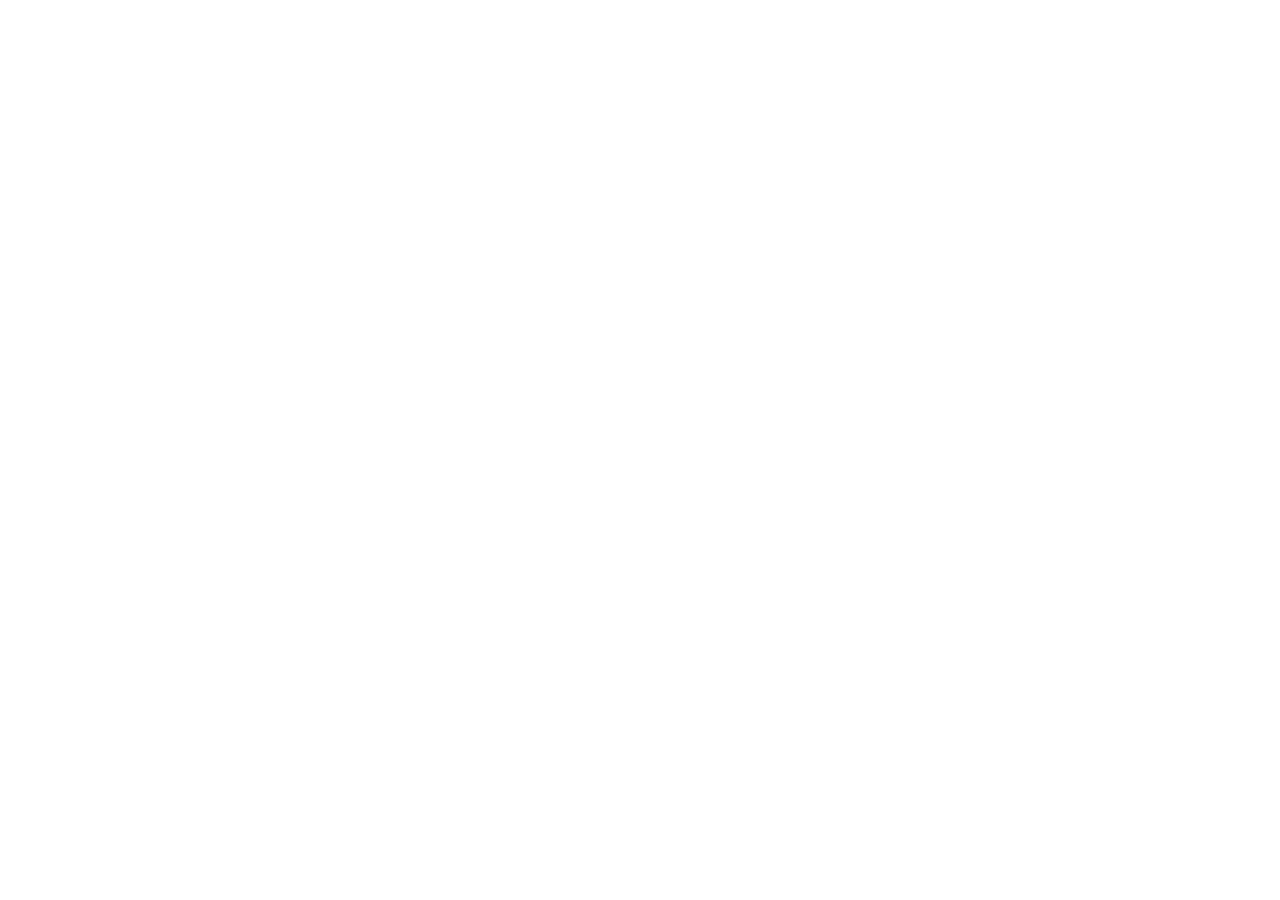
==== index.html @ 6b8d9aca "Init : création du dépôt, arborescence des fichiers et structure HTML de base" ====
<!DOCTYPE html>
<html lang="fr">
<head>
<meta charset="UTF-8">
<meta name="viewport" content="width=device-width, initial-scale=1.0">
<title>AfriTalent — Accueil</title>
<!-- Bootstrap 5 via CDN : feuille de style -->
<link
href="https://cdn.jsdelivr.net/npm/bootstrap@5.3.0/dist/css/bootstrap.min.css"
rel="stylesheet">
<!-- Votre feuille de style personnelle -->
<link rel="stylesheet" href="css/style.css">
</head>
<body>
<!-- Le contenu de la page sera ajoute ici -->
<!-- Bootstrap 5 via CDN : script JavaScript -->
<script
src="https://cdn.jsdelivr.net/npm/bootstrap@5.3.0/dist/js/bootstrap.bundle.min.js"
></script>
<!-- Votre script JavaScript -->
<script src="js/main.js"></script>
</body>
</html>
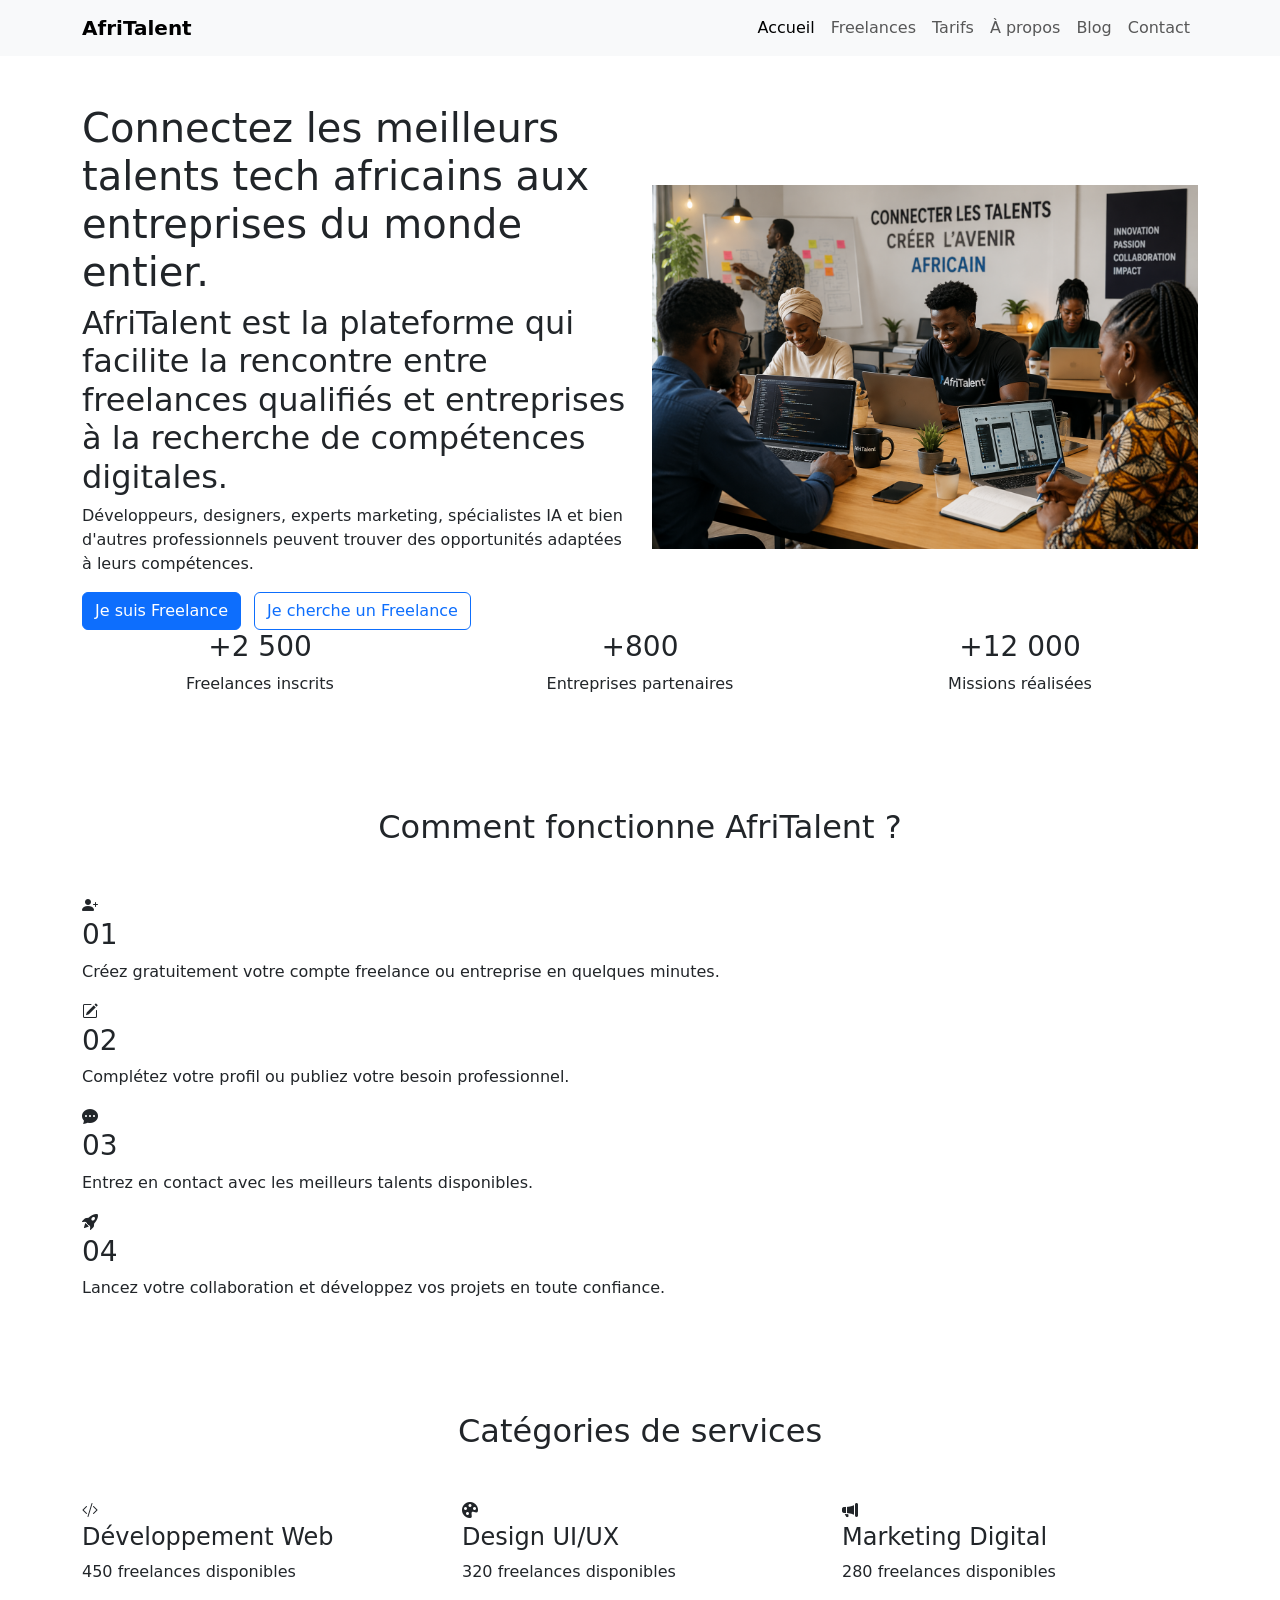
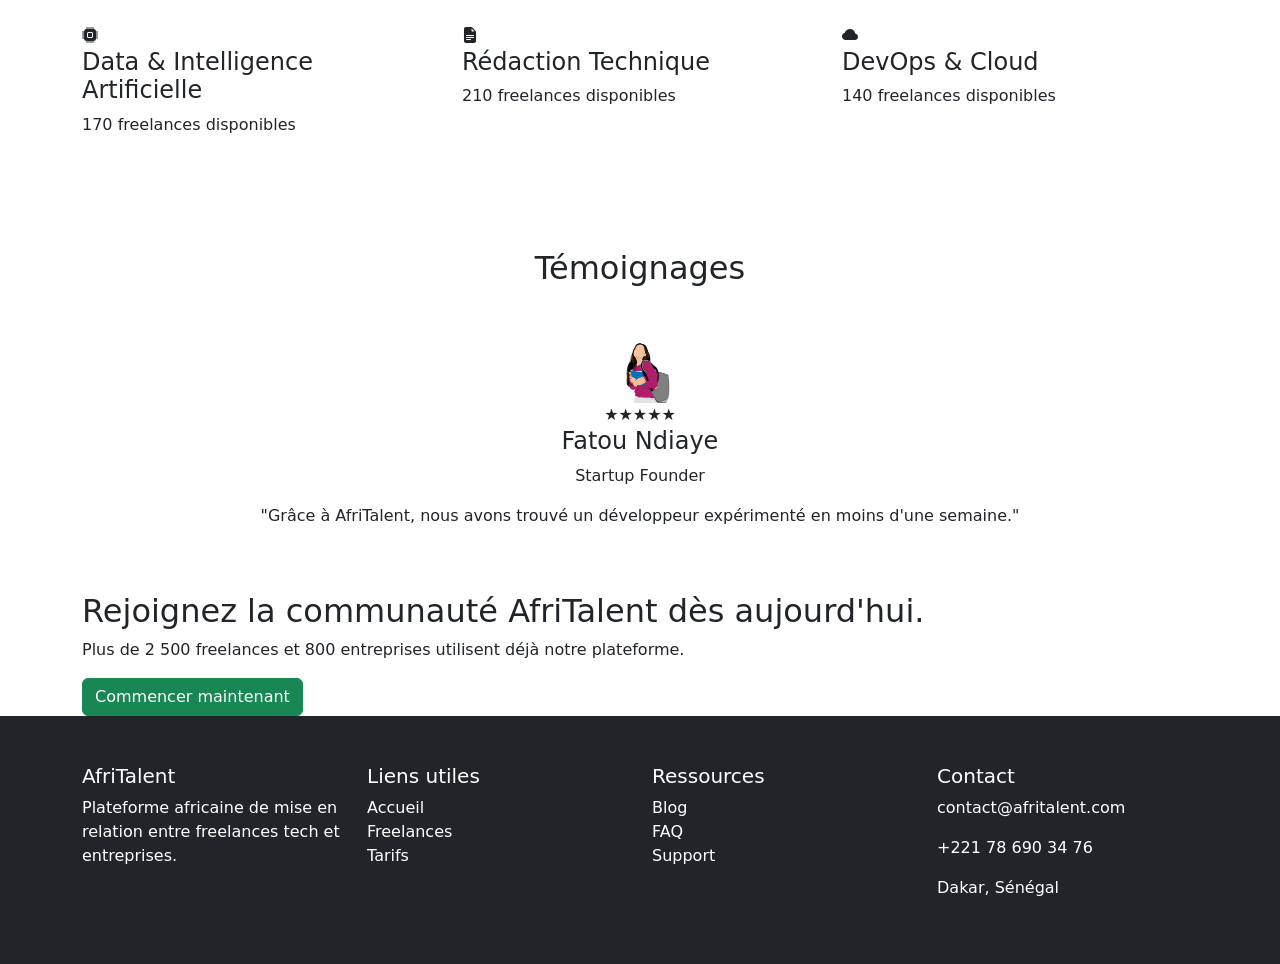
==== commit 0575fa37: "HTML : structure complète des 5 pages avec sections et contenu texte" ====
--- a/index.html
+++ b/index.html
@@ -1,23 +1,346 @@
-<!DOCTYPE html>
+<!doctype html>
 <html lang="fr">
-<head>
-<meta charset="UTF-8">
-<meta name="viewport" content="width=device-width, initial-scale=1.0">
-<title>AfriTalent — Accueil</title>
-<!-- Bootstrap 5 via CDN : feuille de style -->
-<link
-href="https://cdn.jsdelivr.net/npm/bootstrap@5.3.0/dist/css/bootstrap.min.css"
-rel="stylesheet">
-<!-- Votre feuille de style personnelle -->
-<link rel="stylesheet" href="css/style.css">
-</head>
-<body>
-<!-- Le contenu de la page sera ajoute ici -->
-<!-- Bootstrap 5 via CDN : script JavaScript -->
-<script
-src="https://cdn.jsdelivr.net/npm/bootstrap@5.3.0/dist/js/bootstrap.bundle.min.js"
-></script>
-<!-- Votre script JavaScript -->
-<script src="js/main.js"></script>
-</body>
-</html>+  <head>
+    <meta charset="UTF-8" />
+    <meta name="viewport" content="width=device-width, initial-scale=1.0" />
+    <title>AfriTalent — Accueil</title>
+    <!-- Bootstrap 5 via CDN : feuille de style -->
+    <link
+      href="https://cdn.jsdelivr.net/npm/bootstrap@5.3.0/dist/css/bootstrap.min.css"
+      rel="stylesheet"
+    />
+    <link
+      rel="stylesheet"
+      href="https://cdn.jsdelivr.net/npm/bootstrap-icons@1.11.3/font/bootstrap-icons.css"
+    />
+    <!-- Votre feuille de style personnelle -->
+    <link rel="stylesheet" href="css/style.css" />
+  </head>
+  <body>
+    <header>
+      <nav class="navbar navbar-expand-lg navbar-light bg-light">
+        <div class="container">
+          <a class="navbar-brand fw-bold" href="index.html"> AfriTalent </a>
+
+          <button
+            class="navbar-toggler"
+            type="button"
+            data-bs-toggle="collapse"
+            data-bs-target="#navbarNav"
+          >
+            <span class="navbar-toggler-icon"></span>
+          </button>
+
+          <div class="collapse navbar-collapse" id="navbarNav">
+            <ul class="navbar-nav ms-auto">
+              <li class="nav-item">
+                <a class="nav-link active" href="index.html"> Accueil </a>
+              </li>
+
+              <li class="nav-item">
+                <a class="nav-link" href="freelances.html"> Freelances </a>
+              </li>
+
+              <li class="nav-item">
+                <a class="nav-link" href="tarifs.html"> Tarifs </a>
+              </li>
+
+              <li class="nav-item">
+                <a class="nav-link" href="about.html"> À propos </a>
+              </li>
+
+              <li class="nav-item">
+                <a class="nav-link" href="blog.html"> Blog </a>
+              </li>
+
+              <li class="nav-item">
+                <a class="nav-link" href="contact.html"> Contact </a>
+              </li>
+            </ul>
+          </div>
+        </div>
+      </nav>
+    </header>
+    <main>
+      <section class="hero-section container py-5">
+        <div class="row align-items-center">
+          <div class="col-lg-6">
+            <h1>
+              Connectez les meilleurs talents tech africains aux entreprises du
+              monde entier.
+            </h1>
+
+            <h2>
+              AfriTalent est la plateforme qui facilite la rencontre entre
+              freelances qualifiés et entreprises à la recherche de compétences
+              digitales.
+            </h2>
+
+            <p>
+              Développeurs, designers, experts marketing, spécialistes IA et
+              bien d'autres professionnels peuvent trouver des opportunités
+              adaptées à leurs compétences.
+            </p>
+
+            <a href="contact.html" class="btn btn-primary me-2">
+              Je suis Freelance
+            </a>
+
+            <a href="freelances.html" class="btn btn-outline-primary">
+              Je cherche un Freelance
+            </a>
+          </div>
+
+          <div class="col-lg-6">
+            <img
+              src="images/image1.png"
+              class="img-fluid"
+              alt="Freelances africains travaillant sur des projets digitaux"
+            />
+          </div>
+        </div>
+
+        <div class="row text-center hero-stats">
+          <div class="col-md-4">
+            <h3>+2 500</h3>
+            <p>Freelances inscrits</p>
+          </div>
+
+          <div class="col-md-4">
+            <h3>+800</h3>
+            <p>Entreprises partenaires</p>
+          </div>
+
+          <div class="col-md-4">
+            <h3>+12 000</h3>
+            <p>Missions réalisées</p>
+          </div>
+        </div>
+      </section>
+      <section class="container py-5">
+        <h2 class="text-center mb-5">Comment fonctionne AfriTalent ?</h2>
+
+        <div class="bento-grid">
+          <article class="bento-item">
+            <i class="bi bi-person-plus-fill"></i>
+            <h3>01</h3>
+
+            <p>
+              Créez gratuitement votre compte freelance ou entreprise en
+              quelques minutes.
+            </p>
+          </article>
+
+          <article class="bento-item">
+            <i class="bi bi-pencil-square"></i>
+            <h3>02</h3>
+
+            <p>Complétez votre profil ou publiez votre besoin professionnel.</p>
+          </article>
+
+          <article class="bento-item">
+            <i class="bi bi-chat-dots-fill"></i>
+            <h3>03</h3>
+
+            <p>Entrez en contact avec les meilleurs talents disponibles.</p>
+          </article>
+
+          <article class="bento-item">
+            <i class="bi bi-rocket-takeoff-fill"></i>
+            <h3>04</h3>
+
+            <p>
+              Lancez votre collaboration et développez vos projets en toute
+              confiance.
+            </p>
+          </article>
+        </div>
+      </section>
+
+      <section class="container py-5">
+        <h2 class="text-center mb-5">Catégories de services</h2>
+
+        <div class="row g-4">
+          <div class="col-md-4">
+            <div class="category-card">
+              <i class="bi bi-code-slash"></i>
+              <h4>Développement Web</h4>
+              <p>450 freelances disponibles</p>
+            </div>
+          </div>
+
+          <div class="col-md-4">
+            <div class="category-card">
+              <i class="bi bi-palette-fill"></i>
+              <h4>Design UI/UX</h4>
+              <p>320 freelances disponibles</p>
+            </div>
+          </div>
+
+          <div class="col-md-4">
+            <div class="category-card">
+              <i class="bi bi-megaphone-fill"></i>
+              <h4>Marketing Digital</h4>
+              <p>280 freelances disponibles</p>
+            </div>
+          </div>
+
+          <div class="col-md-4">
+            <div class="category-card">
+              <i class="bi bi-cpu-fill"></i>
+              <h4>Data & Intelligence Artificielle</h4>
+              <p>170 freelances disponibles</p>
+            </div>
+          </div>
+
+          <div class="col-md-4">
+            <div class="category-card">
+              <i class="bi bi-file-earmark-text-fill"></i>
+              <h4>Rédaction Technique</h4>
+              <p>210 freelances disponibles</p>
+            </div>
+          </div>
+
+          <div class="col-md-4">
+            <div class="category-card">
+              <i class="bi bi-cloud-fill"></i>
+              <h4>DevOps & Cloud</h4>
+              <p>140 freelances disponibles</p>
+            </div>
+          </div>
+        </div>
+      </section>
+      <section class="container py-5">
+        <h2 class="text-center mb-5">Témoignages</h2>
+
+        <div
+          id="carouselExample"
+          class="carousel slide"
+          data-bs-ride="carousel"
+        >
+          <div class="carousel-inner">
+            <div class="carousel-item active">
+              <div class="text-center">
+                <img
+                  src="images/femme.png"
+                  width="120"
+                  alt="Cliente satisfaite"
+                />
+                <div class="stars">★★★★★</div>
+
+                <h4>Fatou Ndiaye</h4>
+
+                <p>Startup Founder</p>
+
+                <p>
+                  "Grâce à AfriTalent, nous avons trouvé un développeur
+                  expérimenté en moins d'une semaine."
+                </p>
+              </div>
+            </div>
+
+            <div class="carousel-item">
+              <div class="text-center">
+                <img
+                  src="images/garcon.png"
+                  width="120"
+                  alt="Freelance satisfait"
+                />
+                <div class="stars">★★★★★</div>
+
+                <h4>Moussa Ba</h4>
+
+                <p>Développeur Full Stack</p>
+
+                <p>
+                  "La plateforme m'a permis de collaborer avec plusieurs
+                  entreprises internationales."
+                </p>
+              </div>
+            </div>
+
+            <div class="carousel-item">
+              <div class="text-center">
+                <img
+                  src="images/rh.jpeg"
+                  width="120"
+                  alt="Entreprise partenaire"
+                />
+                <div class="stars">★★★★★</div>
+
+                <h4>Amina Fall</h4>
+
+                <p>Responsable RH</p>
+
+                <p>
+                  "Une solution simple, rapide et efficace pour recruter des
+                  experts digitaux."
+                </p>
+              </div>
+            </div>
+          </div>
+        </div>
+      </section>
+      <section class="container cta-section">
+        <h2>Rejoignez la communauté AfriTalent dès aujourd'hui.</h2>
+
+        <p>
+          Plus de 2 500 freelances et 800 entreprises utilisent déjà notre
+          plateforme.
+        </p>
+
+        <a href="contact.html" class="btn btn-success">
+          Commencer maintenant
+        </a>
+      </section>
+    </main>
+    <footer class="bg-dark text-white py-5">
+      <div class="container">
+        <div class="row">
+          <div class="col-md-3">
+            <h5>AfriTalent</h5>
+
+            <p>
+              Plateforme africaine de mise en relation entre freelances tech et
+              entreprises.
+            </p>
+          </div>
+
+          <div class="col-md-3">
+            <h5>Liens utiles</h5>
+
+            <ul class="list-unstyled">
+              <li>Accueil</li>
+              <li>Freelances</li>
+              <li>Tarifs</li>
+            </ul>
+          </div>
+
+          <div class="col-md-3">
+            <h5>Ressources</h5>
+
+            <ul class="list-unstyled">
+              <li>Blog</li>
+              <li>FAQ</li>
+              <li>Support</li>
+            </ul>
+          </div>
+
+          <div class="col-md-3">
+            <h5>Contact</h5>
+
+            <p>contact@afritalent.com</p>
+            <p>+221 78 690 34 76</p>
+            <p>Dakar, Sénégal</p>
+          </div>
+        </div>
+      </div>
+    </footer>
+
+    <!-- Le contenu de la page sera ajoute ici -->
+    <!-- Bootstrap 5 via CDN : script JavaScript -->
+    <script src="https://cdn.jsdelivr.net/npm/bootstrap@5.3.0/dist/js/bootstrap.bundle.min.js"></script>
+    <!-- Votre script JavaScript -->
+    <script src="js/main.js"></script>
+  </body>
+</html>
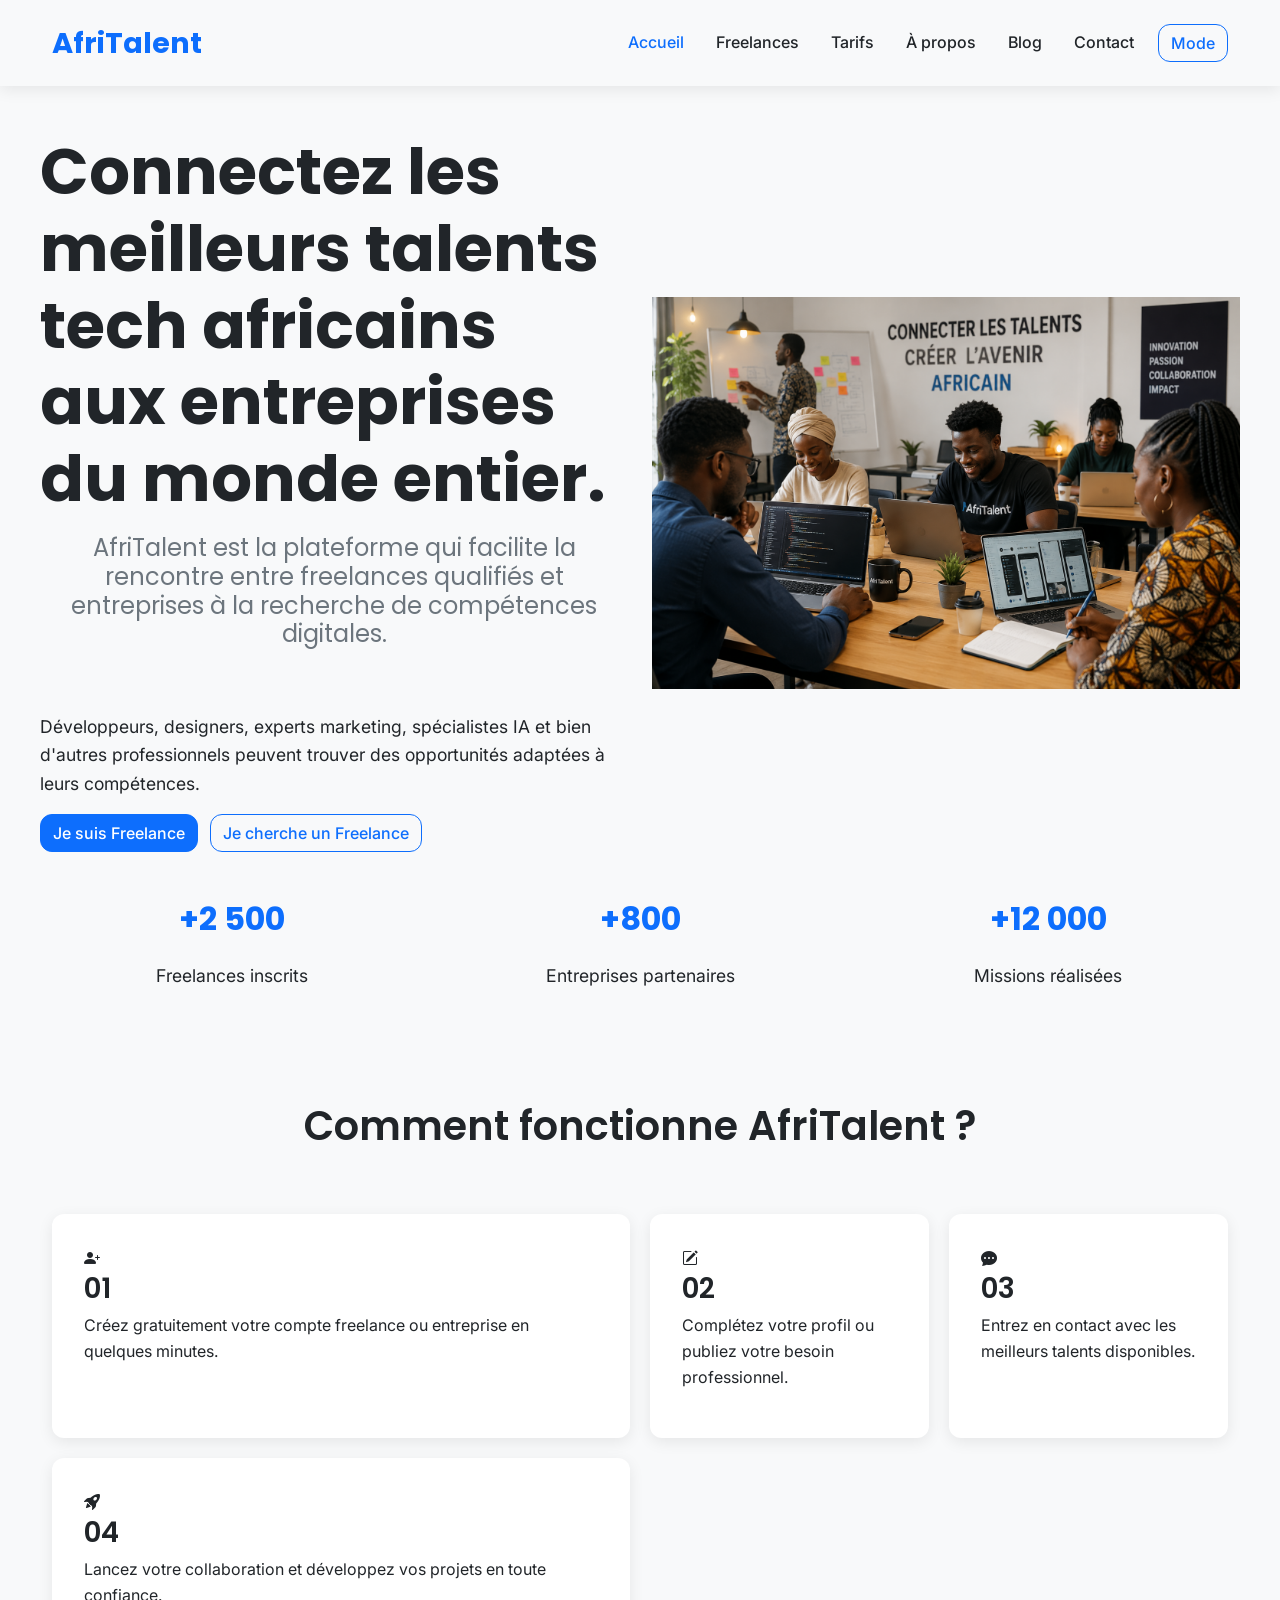
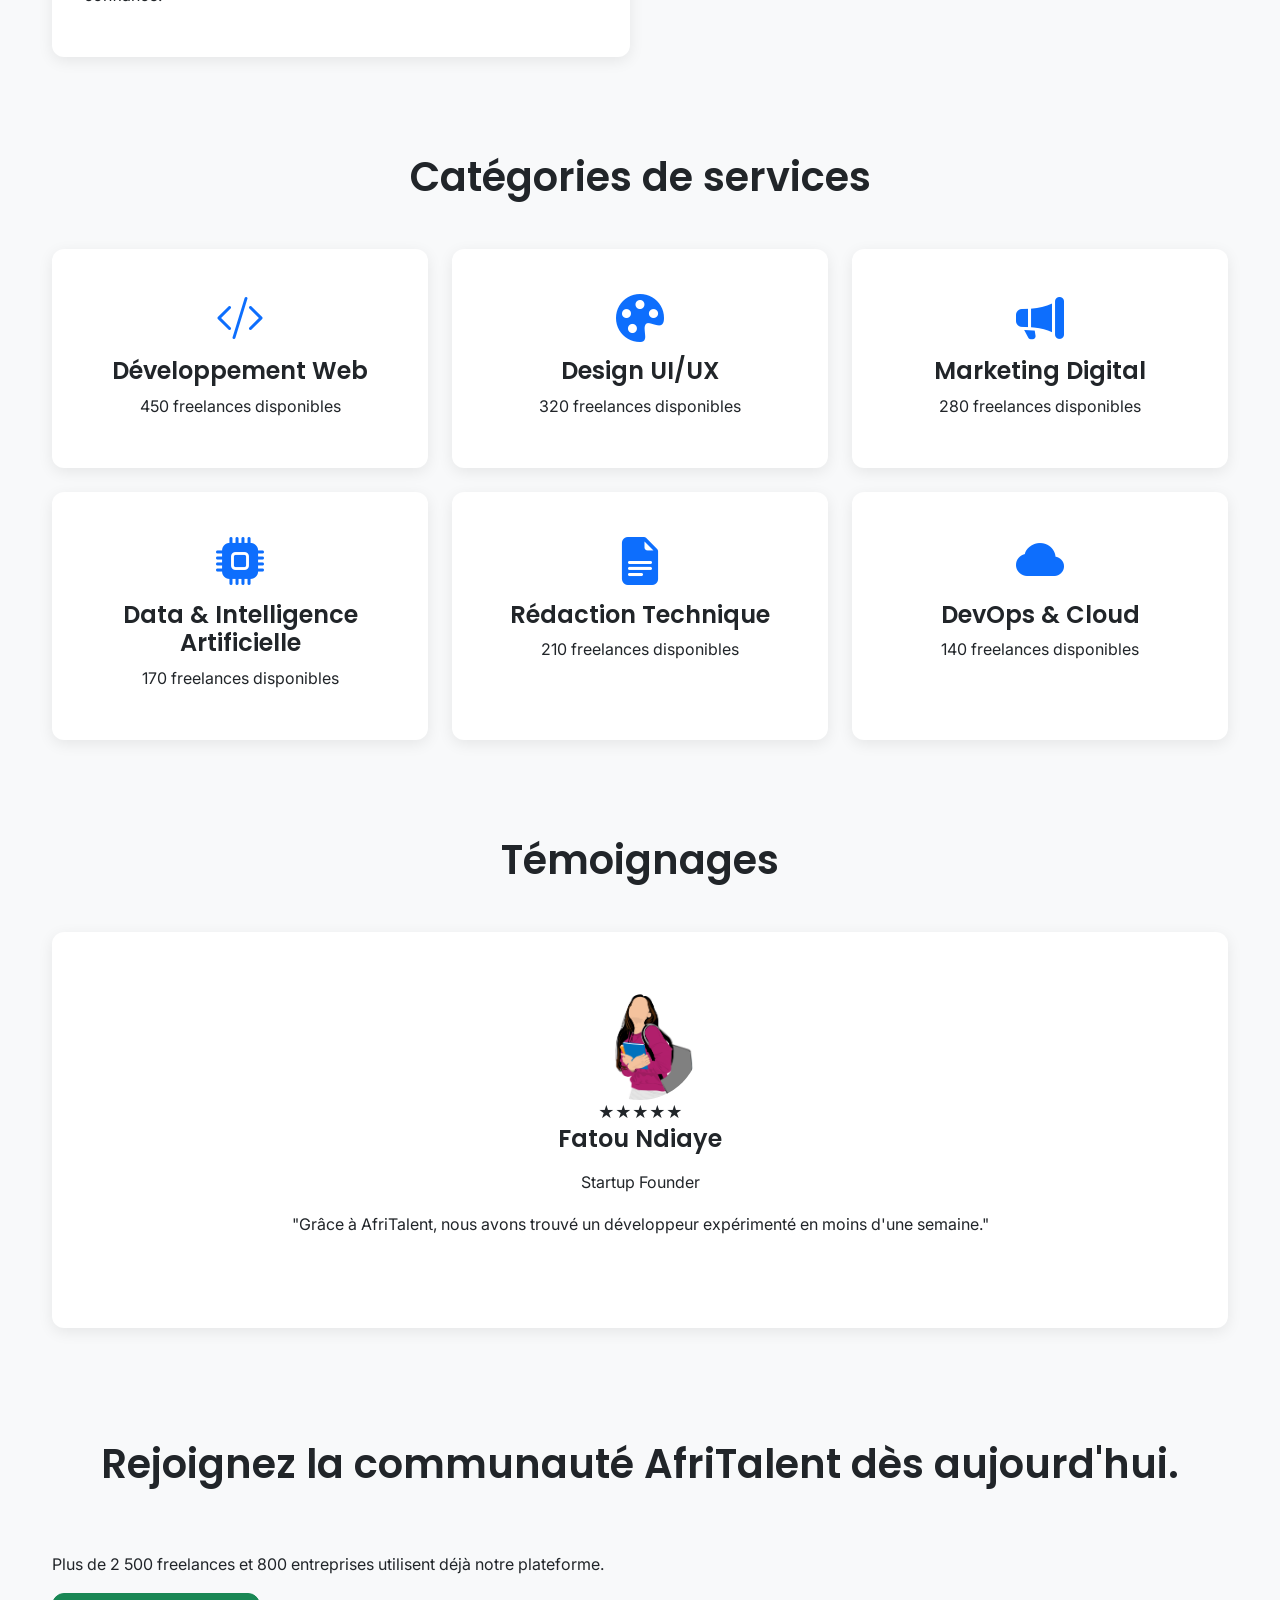
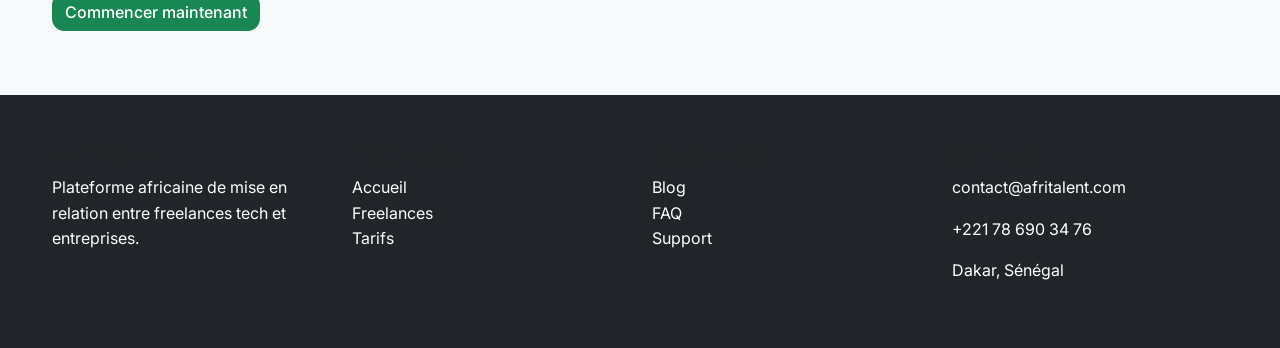
==== commit 503c2010: "JS : dark mode avec localStorage, navbar dynamique au scroll" ====
--- a/index.html
+++ b/index.html
@@ -57,6 +57,9 @@
                 <a class="nav-link" href="contact.html"> Contact </a>
               </li>
             </ul>
+            <button id="theme-toggle" class="btn btn-outline-primary ms-3">
+              Mode
+            </button>
           </div>
         </div>
       </nav>
@@ -336,6 +339,7 @@
         </div>
       </div>
     </footer>
+    <button id="backToTop" class="btn btn-primary">↑</button>
 
     <!-- Le contenu de la page sera ajoute ici -->
     <!-- Bootstrap 5 via CDN : script JavaScript -->
--- a/css/style.css
+++ b/css/style.css
@@ -0,0 +1,398 @@
+
+
+@import url('https://fonts.googleapis.com/css2?family=Poppins:wght@300;400;500;600;700&display=swap');
+@import url('https://fonts.googleapis.com/css2?family=Inter:wght@300;400;500;600;700&display=swap');
+
+
+
+:root {
+
+    --primary-color: #0D6EFD;
+    --secondary-color: #198754;
+    --accent-color: #FFC107;
+
+    --dark-color: #212529;
+    --light-color: #F8F9FA;
+    --white-color: #FFFFFF;
+
+    --title-font: "Poppins", sans-serif;
+    --body-font: "Inter", sans-serif;
+    --spacing-xs: 0.5rem;
+    --spacing-sm: 1rem;
+    --spacing-md: 2rem;
+    --spacing-lg: 4rem;
+
+    --border-radius: 12px;
+    --shadow: 0 4px 15px rgba(0,0,0,0.08);
+    --transition: all 0.3s ease;
+}
+
+
+
+* {
+    margin: 0;
+    padding: 0;
+    box-sizing: border-box;
+}
+
+html {
+    scroll-behavior: smooth;
+}
+
+body {
+    font-family: var(--body-font);
+    background-color: var(--light-color);
+    color: var(--dark-color);
+    line-height: 1.6;
+}
+
+img {
+    max-width: 100%;
+    display: block;
+}
+
+
+h1, h2, h3, h4, h5, h6 {
+    font-family: var(--title-font);
+    font-weight: 600;
+    color: var(--dark-color);
+}
+
+p {
+    margin-bottom: 1rem;
+}
+
+
+
+a {
+    text-decoration: none;
+    transition: var(--transition);
+}
+
+a:hover {
+    color: var(--primary-color);
+}
+
+
+
+main {
+    min-height: 100vh;
+}
+
+section {
+    padding: var(--spacing-lg) 0;
+}
+
+.container {
+    width: 100%;
+}
+
+
+
+.navbar {
+    background-color: var(--white-color);
+    box-shadow: var(--shadow);
+    padding: 15px 0;
+}
+
+.navbar-brand {
+    font-family: var(--title-font);
+    font-size: 1.8rem;
+    font-weight: 700;
+    color: var(--primary-color) !important;
+}
+
+.navbar-nav {
+    gap: 1rem;
+}
+
+.nav-link {
+    font-family: var(--body-font);
+    font-weight: 500;
+    color: var(--dark-color) !important;
+}
+
+.nav-link:hover,
+.nav-link.active {
+    color: var(--primary-color) !important;
+}
+
+
+.btn {
+    border-radius: var(--border-radius);
+    transition: var(--transition);
+    font-weight: 500;
+}
+
+.btn:hover {
+    transform: translateY(-3px);
+}
+
+.card {
+    border: none;
+    border-radius: var(--border-radius);
+    box-shadow: var(--shadow);
+    transition: var(--transition);
+}
+
+.card:hover {
+    transform: translateY(-5px);
+}
+
+
+footer {
+    background-color: var(--dark-color);
+    color: var(--white-color);
+    padding: var(--spacing-lg) 0;
+}
+
+footer a {
+    color: var(--white-color);
+}
+
+footer a:hover {
+    color: var(--accent-color);
+}
+
+.hero-section {
+    min-height: 90vh;
+    align-items: center;
+    padding: var(--spacing-lg) 0;
+}
+
+.hero-section h1 {
+    font-size: 3.5rem;
+    font-weight: 700;
+    line-height: 1.2;
+}
+
+.hero-section h2 {
+    font-size: 1.5rem;
+    font-weight: 400;
+    color: #6c757d;
+    margin-top: 1rem;
+}
+
+.hero-section p {
+    font-size: 1.1rem;
+    margin-top: 1.5rem;
+}
+
+
+.hero-stats {
+    display: flex;
+    margin-top: 3rem;
+}
+
+.hero-stats h3 {
+    color: var(--primary-color);
+    font-size: 2rem;
+    font-weight: 700;
+}
+
+
+.bento-grid {
+    display: grid;
+    grid-template-columns: repeat(4, 1fr);
+    gap: 20px;
+    margin-top: var(--spacing-lg);
+}
+
+.bento-item {
+    background: var(--white-color);
+    padding: 2rem;
+    border-radius: var(--border-radius);
+    box-shadow: var(--shadow);
+    transition: var(--transition);
+}
+
+.bento-item:hover {
+    transform: translateY(-8px);
+}
+
+.bento-item:nth-child(1),
+.bento-item:nth-child(4) {
+    grid-column: span 2;
+}
+
+
+.category-card {
+    background: var(--white-color);
+    border-radius: var(--border-radius);
+    padding: 2rem;
+    text-align: center;
+    box-shadow: var(--shadow);
+    transition: var(--transition);
+    height: 100%;
+}
+
+.category-card i {
+    font-size: 3rem;
+    color: var(--primary-color);
+    margin-bottom: 1rem;
+}
+
+.category-card:hover {
+    transform: translateY(-10px);
+    box-shadow: 0 15px 35px rgba(0,0,0,0.15);
+}
+
+
+.carousel {
+    background: var(--white-color);
+    border-radius: var(--border-radius);
+    box-shadow: var(--shadow);
+    padding: 3rem;
+}
+
+.carousel-item {
+    text-align: center;
+    min-height: 300px;
+}
+
+.carousel-item img {
+    width: 120px;
+    height: 120px;
+    border-radius: 50%;
+    margin: auto;
+    object-fit: cover;
+}
+
+.carousel-item p {
+    max-width: 700px;
+    margin: 1rem auto;
+}
+
+.carousel-control-prev-icon,
+.carousel-control-next-icon {
+    filter: invert(1);
+}
+
+.card:hover {
+    transform: translateY(-6px);
+    box-shadow: 0 20px 40px rgba(0,0,0,0.12);
+}
+
+.btn:hover {
+    transform: translateY(-3px);
+}
+
+section h2 {
+    font-size: 2.5rem;
+    text-align: center;
+    margin-bottom: var(--spacing-lg);
+}
+
+
+@media (max-width: 768px) {
+
+    .hero-section {
+        text-align: center;
+        flex-direction: column;
+        padding: var(--spacing-md);
+    }
+
+    .hero-section h1 {
+        font-size: 2.2rem;
+    }
+
+    .hero-section h2 {
+        font-size: 1.2rem;
+    }
+
+    .hero-stats {
+        flex-direction: column;
+        align-items: center;
+        gap: 1rem;
+    }
+
+    .bento-grid {
+        grid-template-columns: 1fr 1fr;
+    }
+
+    .bento-item:nth-child(1),
+    .bento-item:nth-child(4) {
+        grid-column: span 2;
+    }
+
+    .category-card {
+        margin-bottom: 1rem;
+    }
+
+    .navbar-nav {
+        text-align: center;
+        gap: 0.5rem;
+    }
+}
+
+
+@media (max-width: 375px) {
+
+    .hero-section h1 {
+        font-size: 1.8rem;
+    }
+
+    section h2 {
+        font-size: 1.6rem;
+    }
+
+    .bento-grid {
+        grid-template-columns: 1fr;
+    }
+
+    .bento-item {
+        grid-column: span 1 !important;
+    }
+
+    .card {
+        margin-bottom: 1rem;
+    }
+
+    .btn {
+        width: 100%;
+    }
+
+    .navbar-brand {
+        font-size: 1.3rem;
+    }
+}
+
+
+@media (min-width: 1200px) {
+
+    .hero-section h1 {
+        font-size: 4rem;
+    }
+
+    .container {
+        max-width: 1200px;
+        margin: auto;
+    }
+}
+
+.dark-mode{
+    background:#121212;
+    color:white;
+}
+
+.dark-mode .navbar{
+    background:#1e1e1e;
+}
+
+.dark-mode .card{
+    background:#242424;
+    color:white;
+}
+
+.navbar-scrolled{
+    box-shadow:0 4px 20px rgba(0,0,0,0.15);
+    padding:8px 0;
+}
+
+#backToTop{
+    position:fixed;
+    bottom:20px;
+    right:20px;
+    display:none;
+    z-index:999;
+}
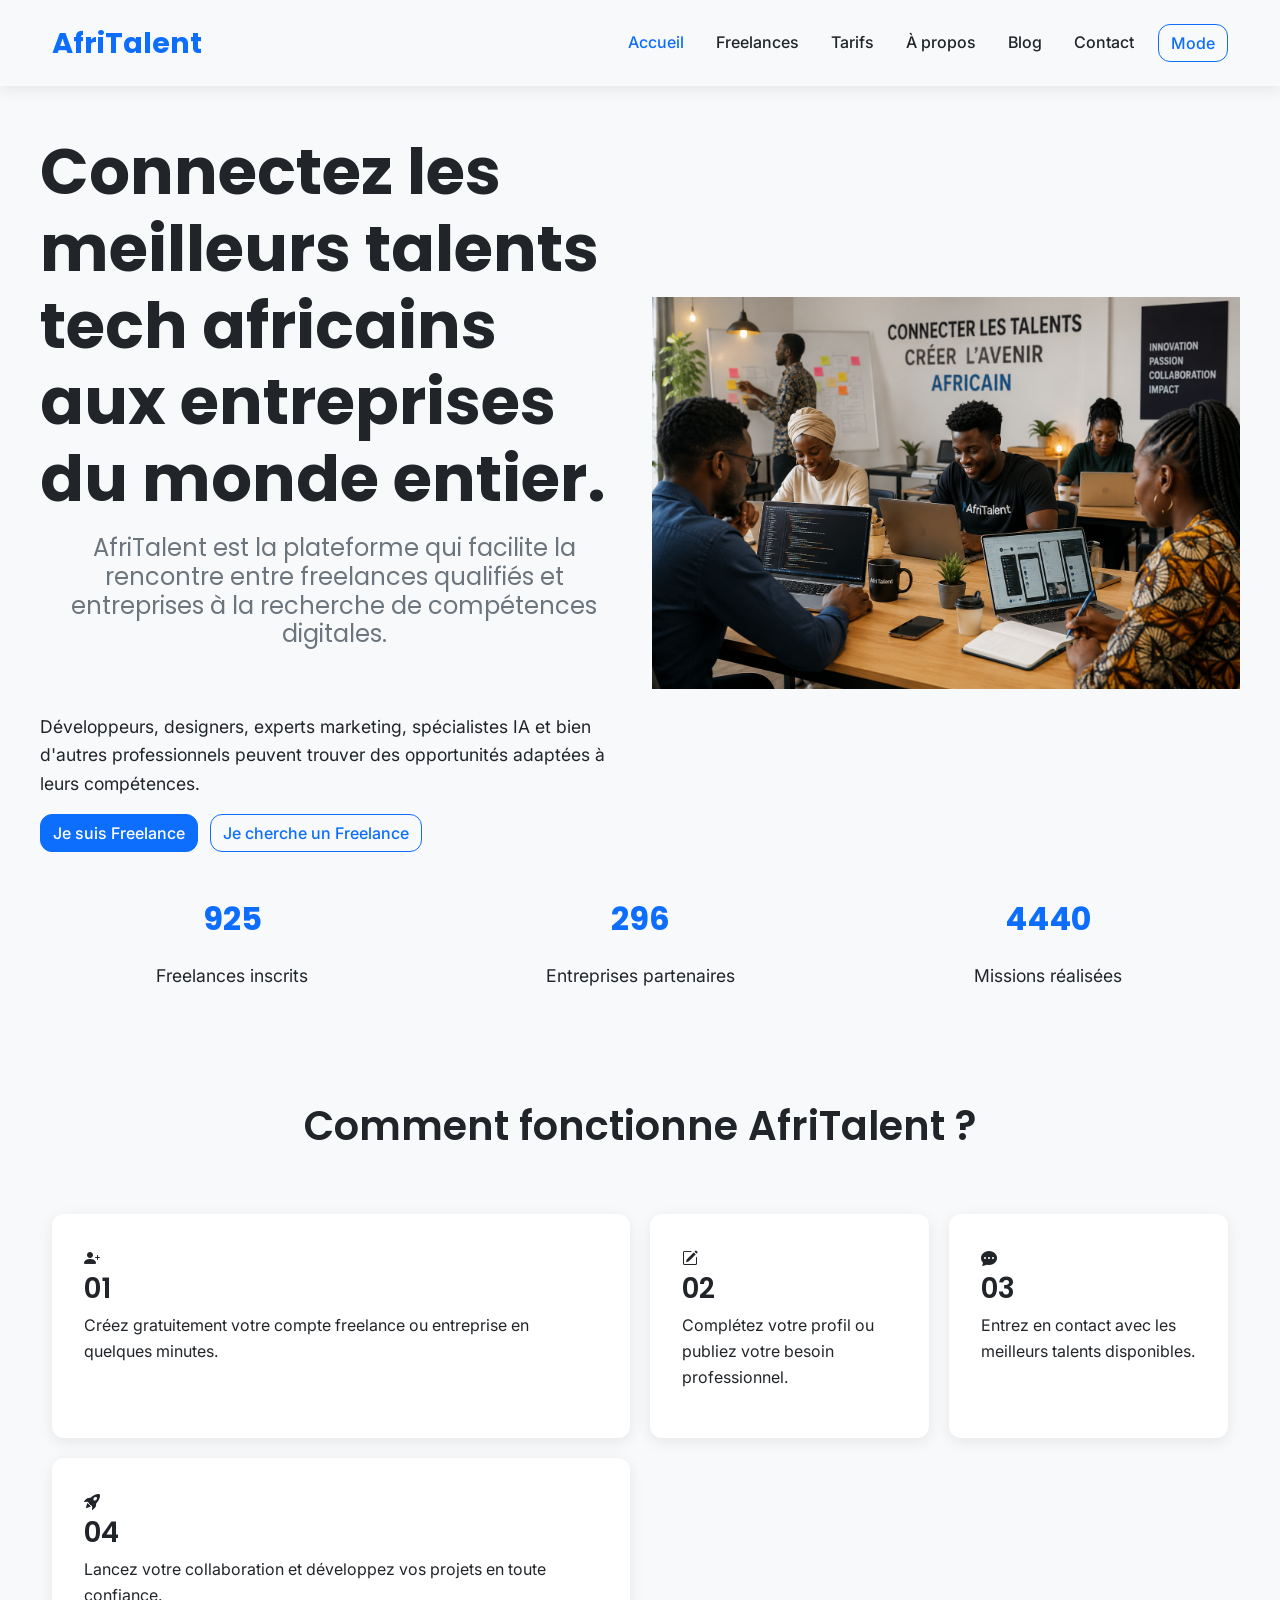
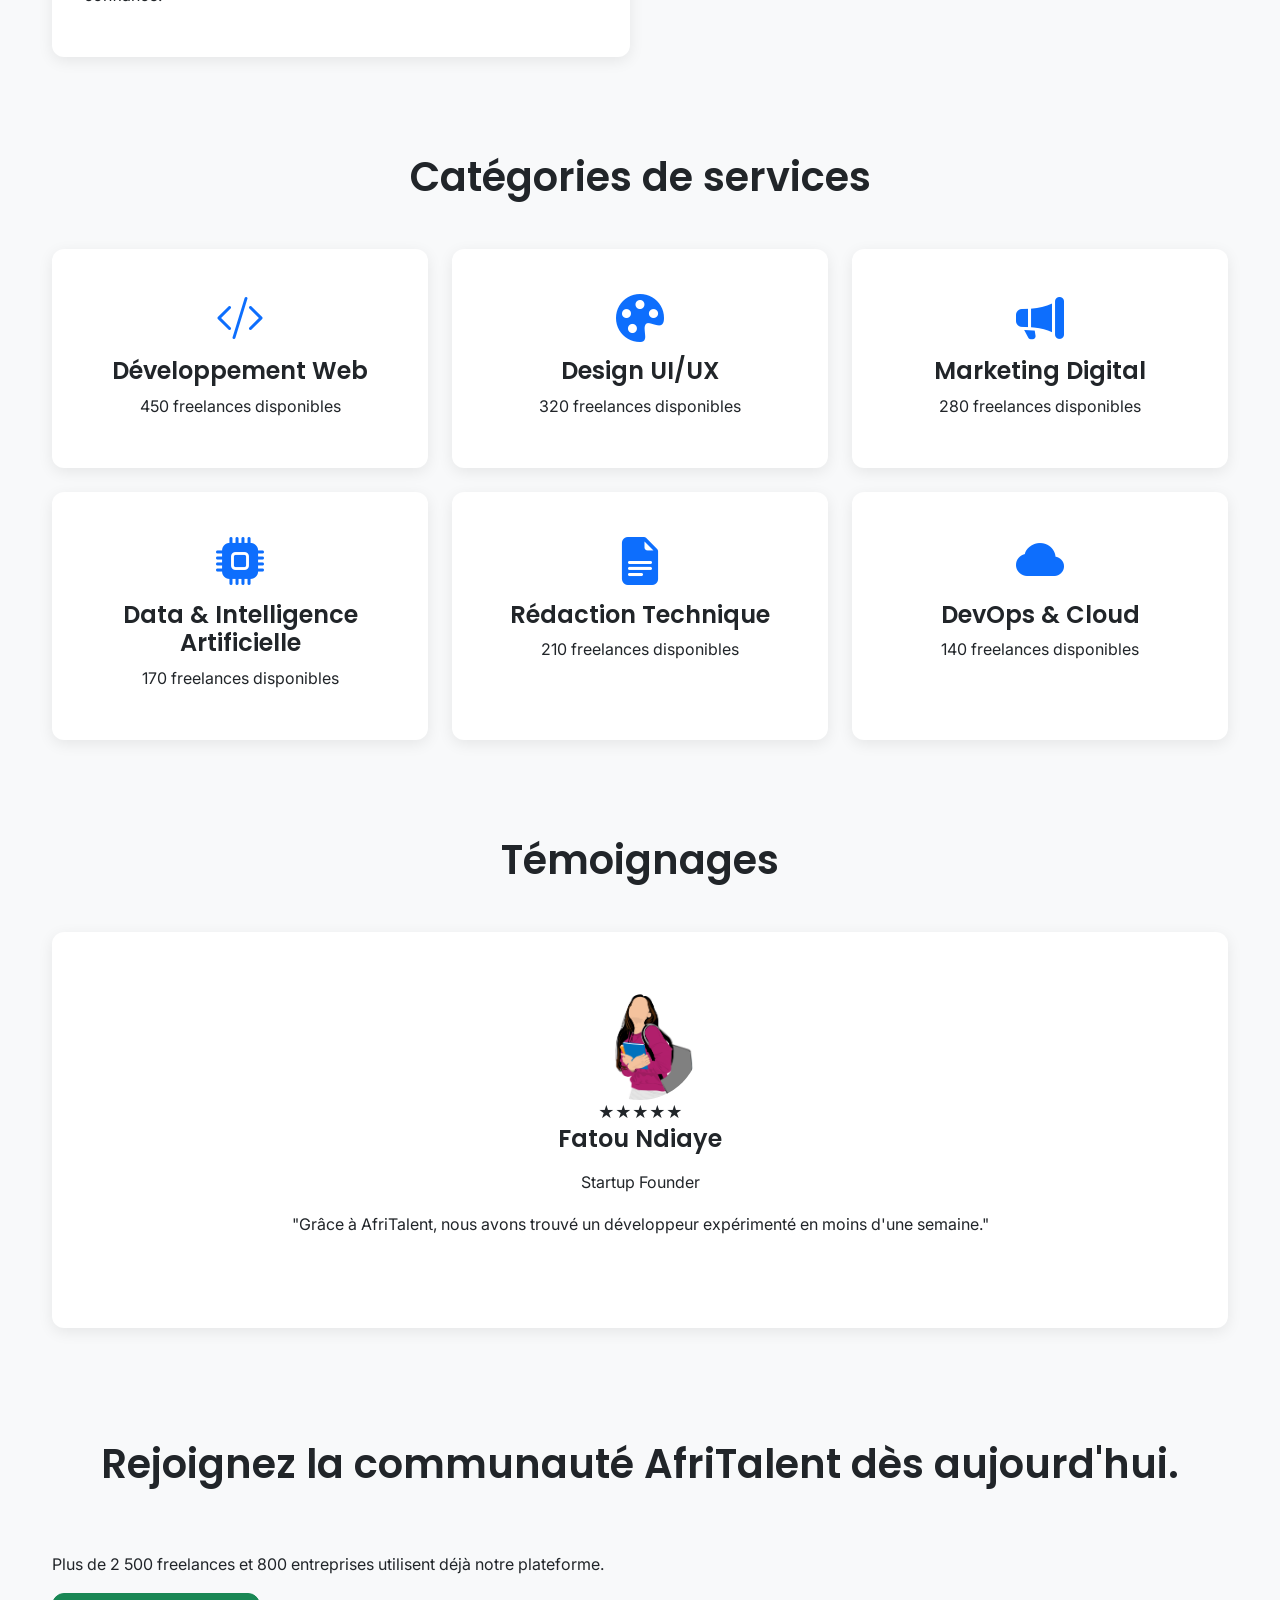
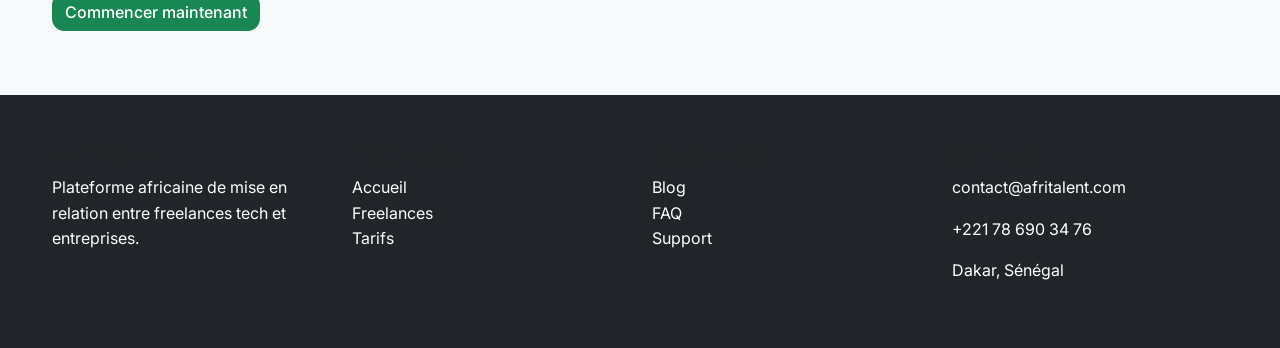
==== commit 7050a41b: "Message : JS : compteurs animés au scroll et animations fade-in des sections" ====
--- a/index.html
+++ b/index.html
@@ -65,7 +65,7 @@
       </nav>
     </header>
     <main>
-      <section class="hero-section container py-5">
+      <section class="hero-section fade-section container py-5">
         <div class="row align-items-center">
           <div class="col-lg-6">
             <h1>
@@ -105,22 +105,22 @@
 
         <div class="row text-center hero-stats">
           <div class="col-md-4">
-            <h3>+2 500</h3>
+            <h3 class="counter" data-target="2500">0</h3>
             <p>Freelances inscrits</p>
           </div>
 
           <div class="col-md-4">
-            <h3>+800</h3>
+            <h3 class="counter" data-target="800">0</h3>
             <p>Entreprises partenaires</p>
           </div>
 
           <div class="col-md-4">
-            <h3>+12 000</h3>
+            <h3 class="counter" data-target="12000">0</h3>
             <p>Missions réalisées</p>
           </div>
         </div>
       </section>
-      <section class="container py-5">
+      <section class="fade-section container py-5">
         <h2 class="text-center mb-5">Comment fonctionne AfriTalent ?</h2>
 
         <div class="bento-grid">
@@ -160,7 +160,7 @@
         </div>
       </section>
 
-      <section class="container py-5">
+      <section class="fade-section container py-5">
         <h2 class="text-center mb-5">Catégories de services</h2>
 
         <div class="row g-4">
@@ -213,7 +213,7 @@
           </div>
         </div>
       </section>
-      <section class="container py-5">
+      <section class="fade-section container py-5">
         <h2 class="text-center mb-5">Témoignages</h2>
 
         <div
@@ -284,7 +284,7 @@
           </div>
         </div>
       </section>
-      <section class="container cta-section">
+      <section class="fade-section container cta-section">
         <h2>Rejoignez la communauté AfriTalent dès aujourd'hui.</h2>
 
         <p>
--- a/css/style.css
+++ b/css/style.css
@@ -395,4 +395,21 @@
     right:20px;
     display:none;
     z-index:999;
+}
+
+.fade-section{
+    opacity:0;
+    transform:translateY(40px);
+    transition:all 0.8s ease;
+}
+
+.fade-section.show{
+    opacity:1;
+    transform:translateY(0);
+}
+
+.counter{
+    font-size:3rem;
+    font-weight:700;
+    color:var(--primary-color);
 }
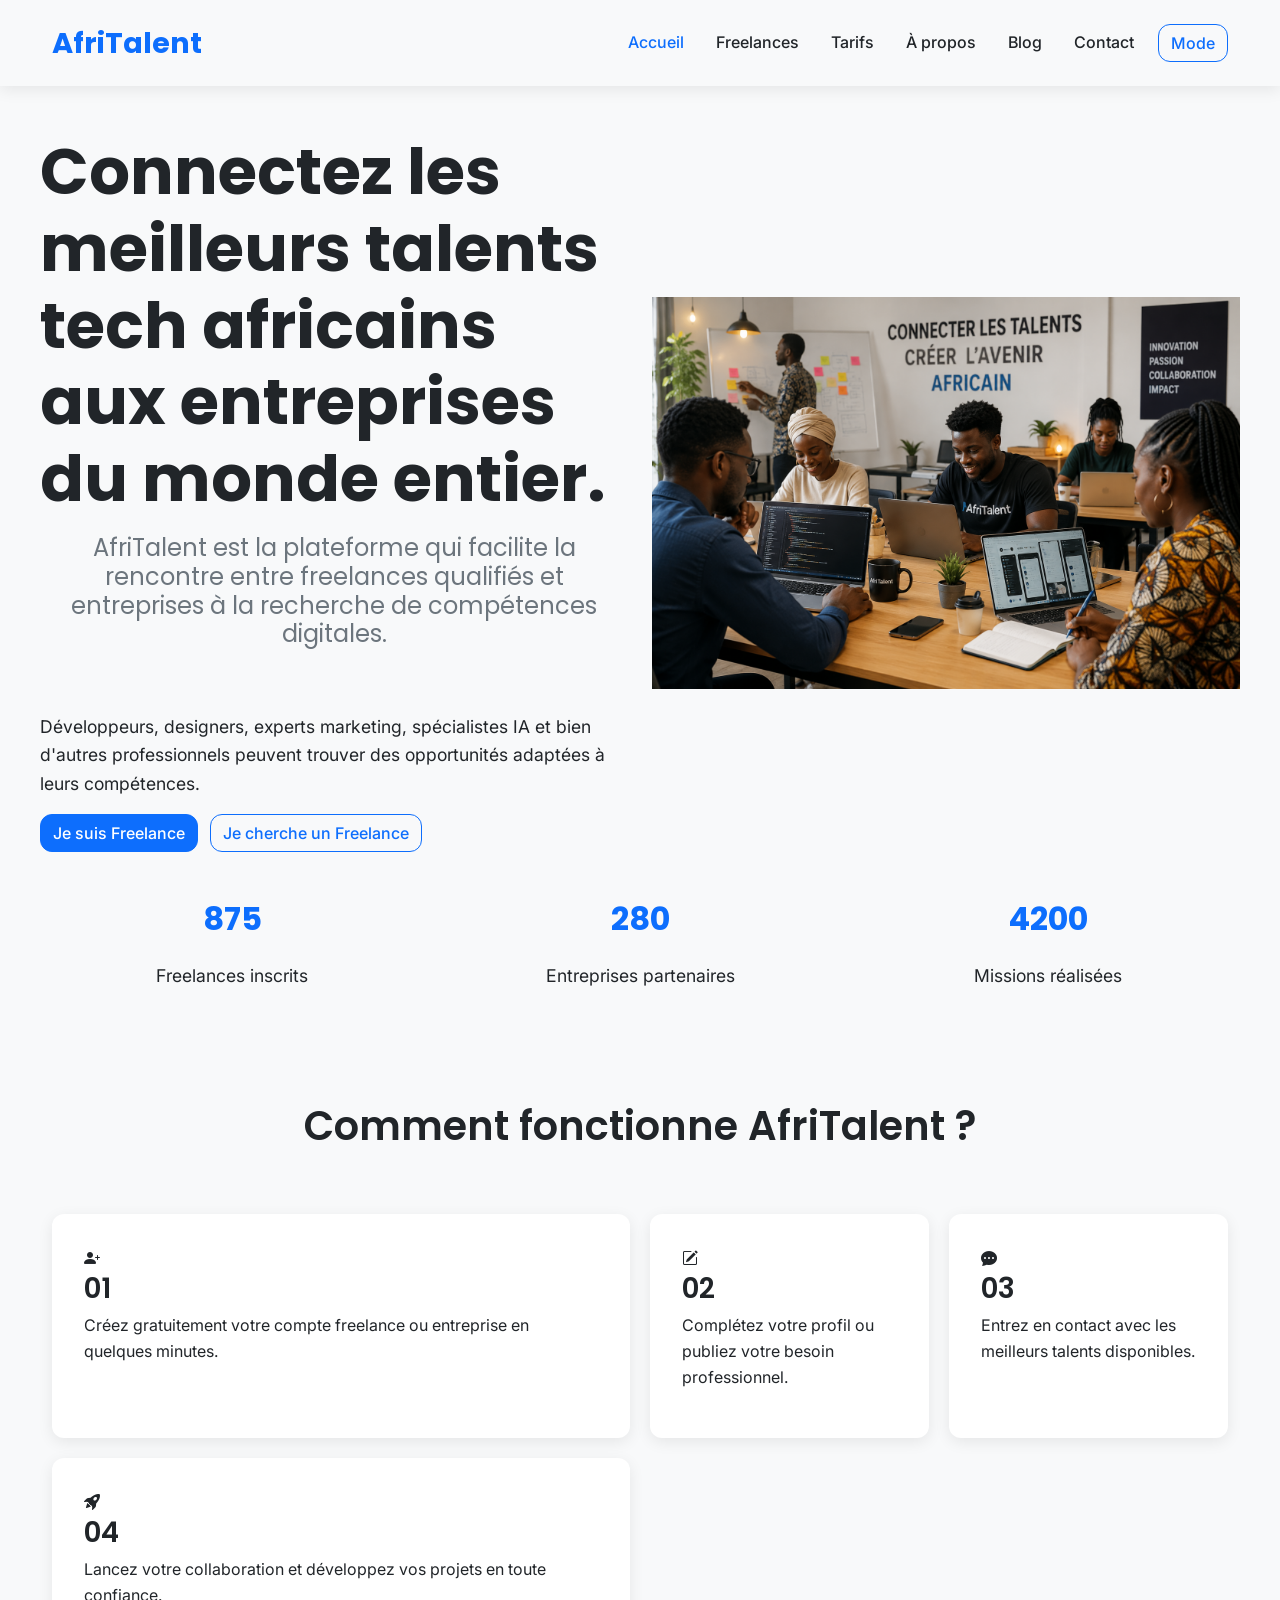
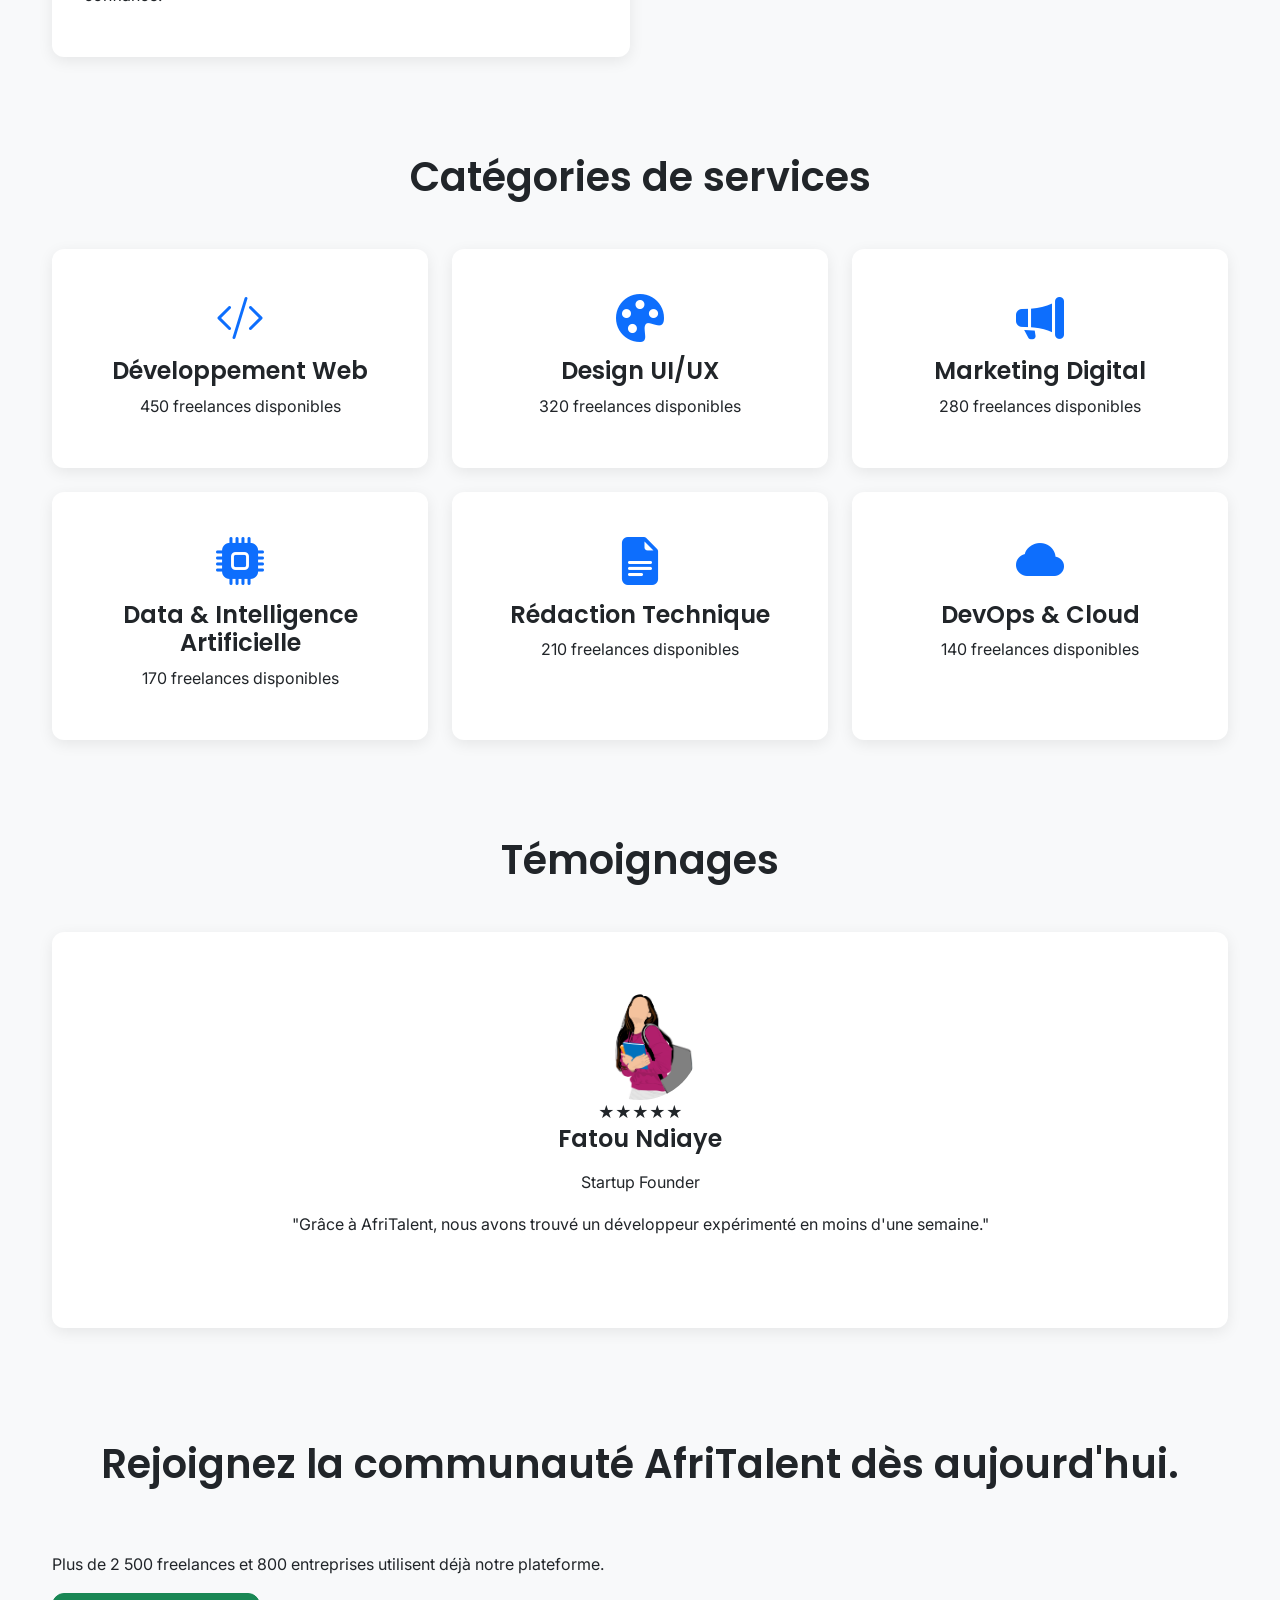
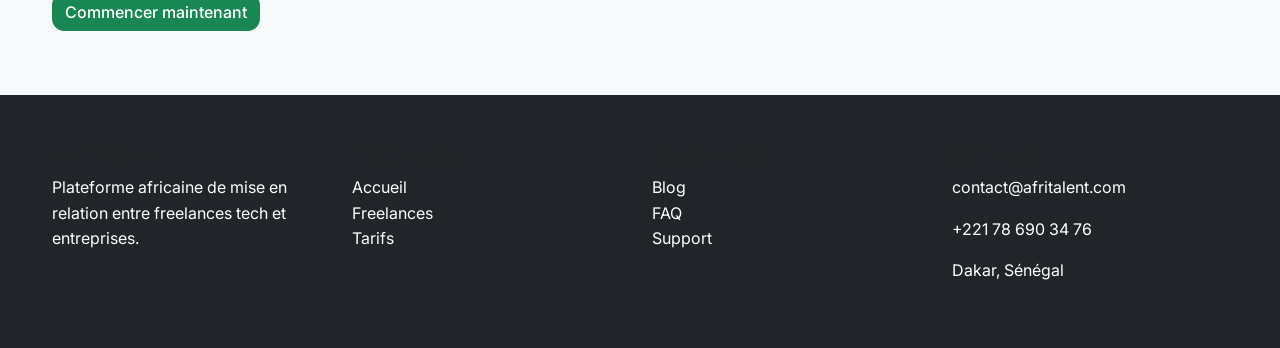
==== commit ba547aaa: "JS : filtrage dynamique des freelances et validation du formulaire de contact" ====
--- a/index.html
+++ b/index.html
@@ -27,6 +27,7 @@
             type="button"
             data-bs-toggle="collapse"
             data-bs-target="#navbarNav"
+            aria-label="Ouvrir le menu de navigation"
           >
             <span class="navbar-toggler-icon"></span>
           </button>
--- a/css/style.css
+++ b/css/style.css
@@ -412,4 +412,15 @@
     font-size:3rem;
     font-weight:700;
     color:var(--primary-color);
+}
+.error-message{
+    color:red;
+    font-size:0.9rem;
+    margin-top:5px;
+}
+
+#successMessage{
+    color:green;
+    font-weight:600;
+    margin-top:15px;
 }
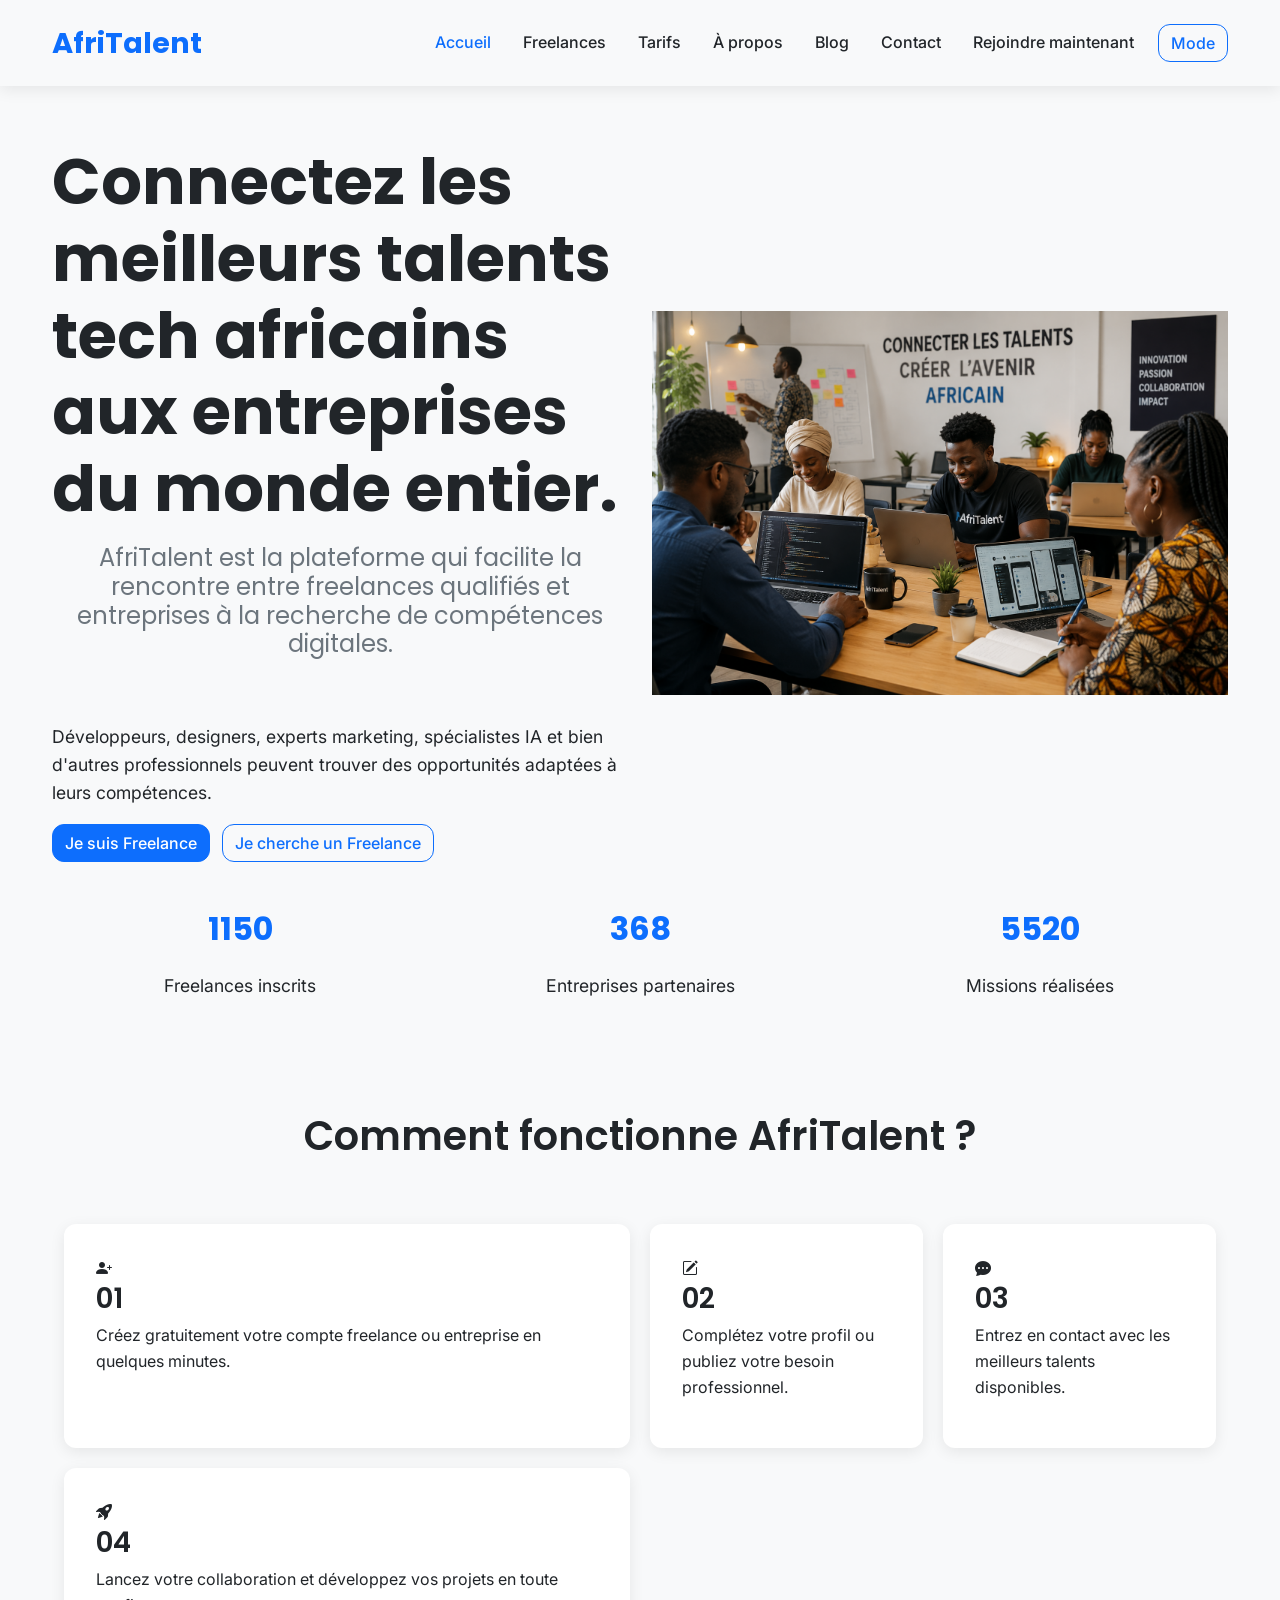
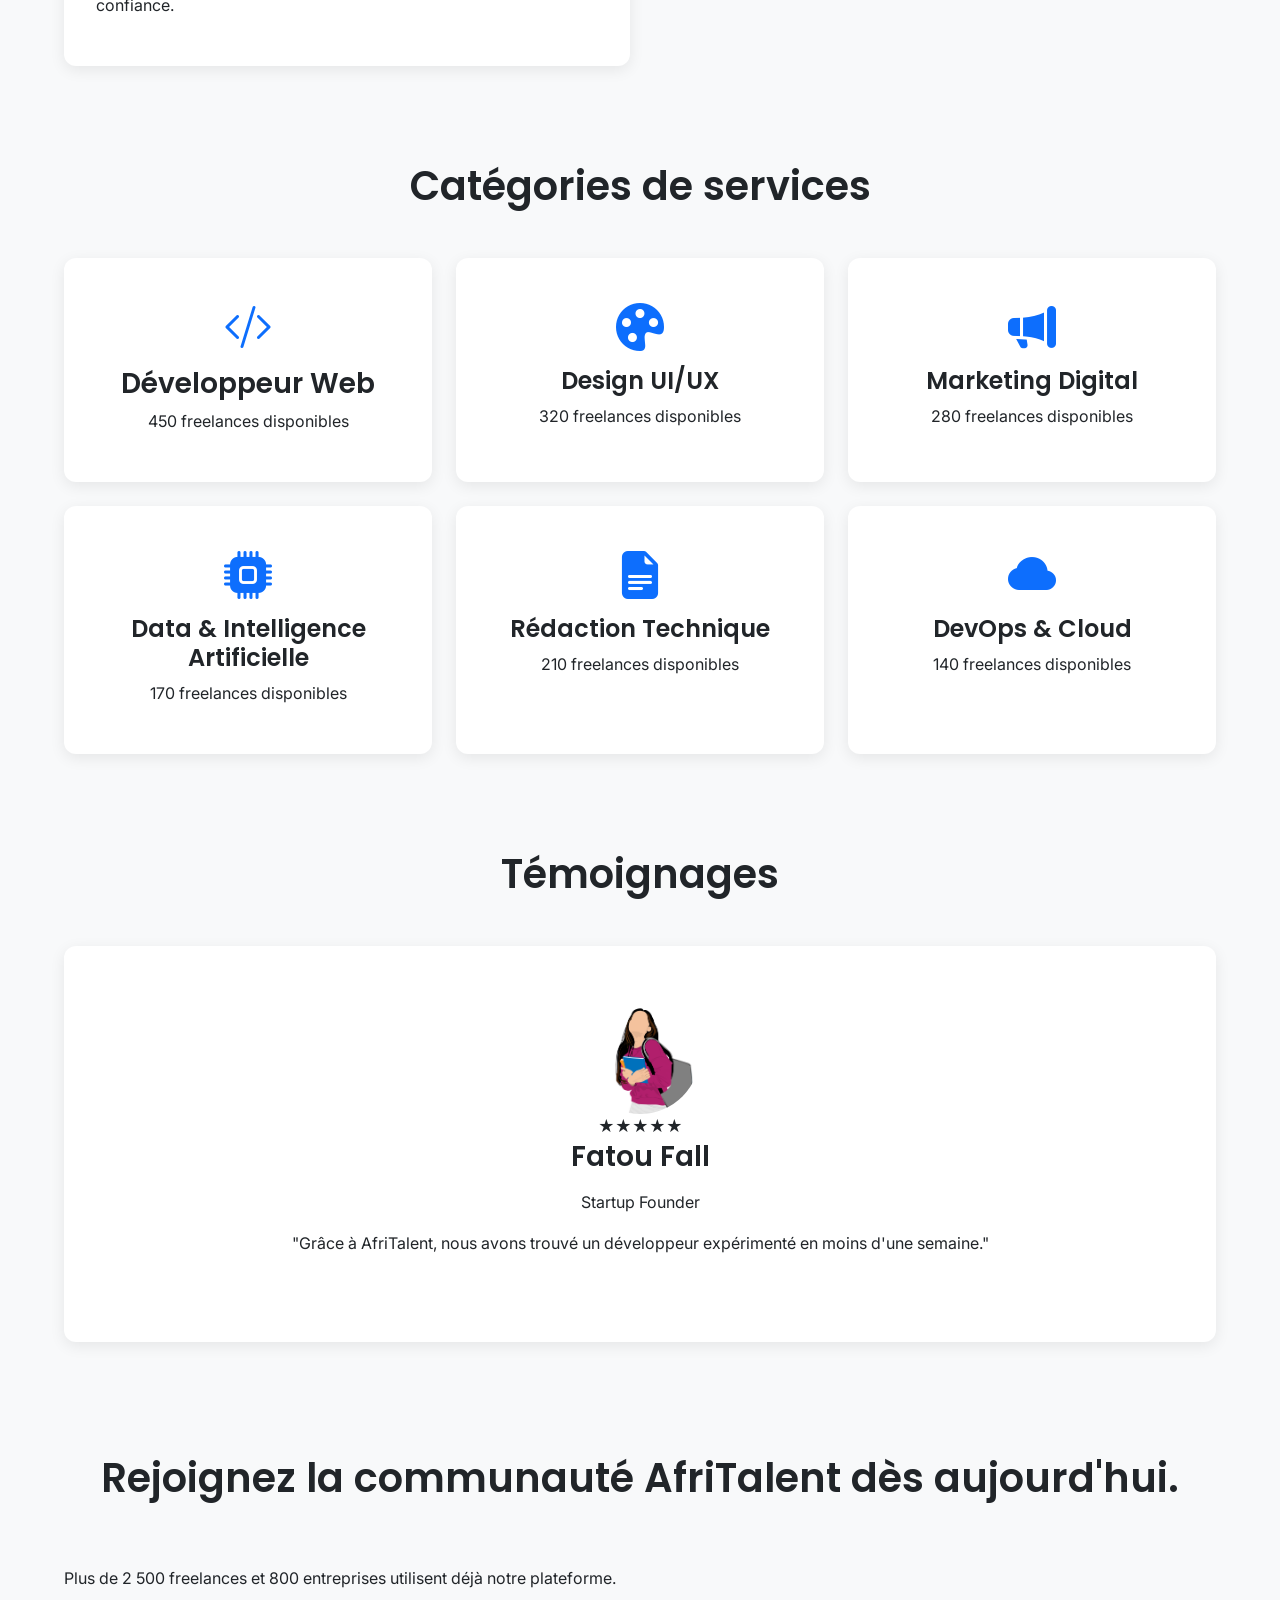
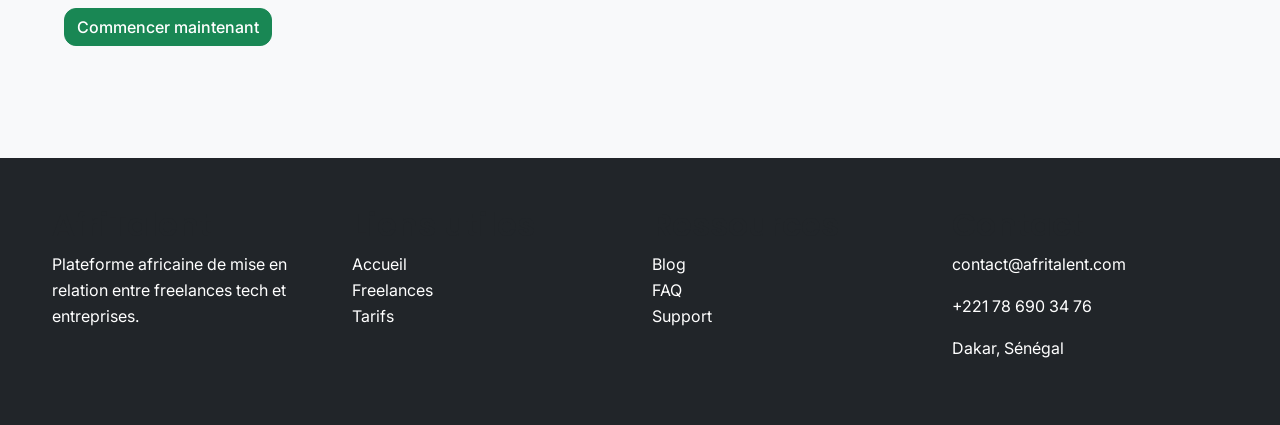
==== commit 1b7f2237: "Finalisation : corrections responsive, optimisation du code et commentaires" ====
--- a/index.html
+++ b/index.html
@@ -1,27 +1,35 @@
 <!doctype html>
 <html lang="fr">
   <head>
+    <!-- Encodage des caractères -->
     <meta charset="UTF-8" />
+    <!-- Responsive Design -->
     <meta name="viewport" content="width=device-width, initial-scale=1.0" />
+    <!-- Titre affiché dans l'onglet du navigateur -->
     <title>AfriTalent — Accueil</title>
     <!-- Bootstrap 5 via CDN : feuille de style -->
     <link
       href="https://cdn.jsdelivr.net/npm/bootstrap@5.3.0/dist/css/bootstrap.min.css"
       rel="stylesheet"
     />
+    <!-- Bootstrap Icons -->
     <link
       rel="stylesheet"
       href="https://cdn.jsdelivr.net/npm/bootstrap-icons@1.11.3/font/bootstrap-icons.css"
     />
-    <!-- Votre feuille de style personnelle -->
+    <!-- Feuille de style personnalisée -->
     <link rel="stylesheet" href="css/style.css" />
   </head>
   <body>
+    <!-- HEADER / NAVBAR -->
     <header>
-      <nav class="navbar navbar-expand-lg navbar-light bg-light">
+      <!-- Barre de navigation principale -->
+      <nav class="navbar navbar-expand-lg navbar-light bg-light fixed-top">
         <div class="container">
+          <!-- Logo du site -->
           <a class="navbar-brand fw-bold" href="index.html"> AfriTalent </a>
 
+          <!-- Bouton menu hamburger -->
           <button
             class="navbar-toggler"
             type="button"
@@ -31,7 +39,7 @@
           >
             <span class="navbar-toggler-icon"></span>
           </button>
-
+          <!-- Menu de navigation -->
           <div class="collapse navbar-collapse" id="navbarNav">
             <ul class="navbar-nav ms-auto">
               <li class="nav-item">
@@ -57,7 +65,14 @@
               <li class="nav-item">
                 <a class="nav-link" href="contact.html"> Contact </a>
               </li>
+
+              <li class="nav-item">
+                <a class="nav-link" href="contact.html">
+                  Rejoindre maintenant
+                </a>
+              </li>
             </ul>
+            <!-- Bouton Dark Mode -->
             <button id="theme-toggle" class="btn btn-outline-primary ms-3">
               Mode
             </button>
@@ -65,9 +80,16 @@
         </div>
       </nav>
     </header>
-    <main>
+
+    <!-- CONTENU PRINCIPAL -->
+
+    <main class="container py-5 mt-5">
+      <!-- HERO SECTION -->
+
       <section class="hero-section fade-section container py-5">
         <div class="row align-items-center">
+          <!-- Texte de présentation -->
+
           <div class="col-lg-6">
             <h1>
               Connectez les meilleurs talents tech africains aux entreprises du
@@ -85,6 +107,7 @@
               bien d'autres professionnels peuvent trouver des opportunités
               adaptées à leurs compétences.
             </p>
+            <!-- Boutons d'action -->
 
             <a href="contact.html" class="btn btn-primary me-2">
               Je suis Freelance
@@ -94,6 +117,7 @@
               Je cherche un Freelance
             </a>
           </div>
+          <!-- Image Hero -->
 
           <div class="col-lg-6">
             <img
@@ -103,6 +127,7 @@
             />
           </div>
         </div>
+        <!-- Compteurs statistiques -->
 
         <div class="row text-center hero-stats">
           <div class="col-md-4">
@@ -121,6 +146,8 @@
           </div>
         </div>
       </section>
+      <!-- COMMENT ÇA MARCHE BENTO GRID -->
+
       <section class="fade-section container py-5">
         <h2 class="text-center mb-5">Comment fonctionne AfriTalent ?</h2>
 
@@ -160,18 +187,21 @@
           </article>
         </div>
       </section>
+      <!-- CATÉGORIES DE SERVICES -->
 
       <section class="fade-section container py-5">
         <h2 class="text-center mb-5">Catégories de services</h2>
 
         <div class="row g-4">
+          <!-- Catégorie Développement Web -->
           <div class="col-md-4">
             <div class="category-card">
               <i class="bi bi-code-slash"></i>
-              <h4>Développement Web</h4>
+              <h3>Développeur Web</h3>
               <p>450 freelances disponibles</p>
             </div>
           </div>
+          <!-- Catégorie UI/UX -->
 
           <div class="col-md-4">
             <div class="category-card">
@@ -180,6 +210,7 @@
               <p>320 freelances disponibles</p>
             </div>
           </div>
+          <!-- Catégorie Marketing -->
 
           <div class="col-md-4">
             <div class="category-card">
@@ -188,6 +219,7 @@
               <p>280 freelances disponibles</p>
             </div>
           </div>
+          <!-- Catégorie Data & IA -->
 
           <div class="col-md-4">
             <div class="category-card">
@@ -196,6 +228,7 @@
               <p>170 freelances disponibles</p>
             </div>
           </div>
+          <!-- Catégorie Rédaction -->
 
           <div class="col-md-4">
             <div class="category-card">
@@ -204,6 +237,7 @@
               <p>210 freelances disponibles</p>
             </div>
           </div>
+          <!-- Catégorie Cloud -->
 
           <div class="col-md-4">
             <div class="category-card">
@@ -214,6 +248,8 @@
           </div>
         </div>
       </section>
+      <!-- TÉMOIGNAGES CLIENTS CAROUSEL BOOTSTRAP -->
+
       <section class="fade-section container py-5">
         <h2 class="text-center mb-5">Témoignages</h2>
 
@@ -232,7 +268,7 @@
                 />
                 <div class="stars">★★★★★</div>
 
-                <h4>Fatou Ndiaye</h4>
+                <h3>Fatou Fall</h3>
 
                 <p>Startup Founder</p>
 
@@ -252,7 +288,7 @@
                 />
                 <div class="stars">★★★★★</div>
 
-                <h4>Moussa Ba</h4>
+                <h3>Développeur Full Stack</h3>
 
                 <p>Développeur Full Stack</p>
 
@@ -285,6 +321,8 @@
           </div>
         </div>
       </section>
+      <!-- APPEL À L'ACTION (CTA) -->
+
       <section class="fade-section container cta-section">
         <h2>Rejoignez la communauté AfriTalent dès aujourd'hui.</h2>
 
@@ -298,20 +336,24 @@
         </a>
       </section>
     </main>
+    <!-- FOOTER -->
+
     <footer class="bg-dark text-white py-5">
       <div class="container">
         <div class="row">
+          <!-- Présentation de la plateforme -->
           <div class="col-md-3">
-            <h5>AfriTalent</h5>
+            <h2>AfriTalent</h2>
 
             <p>
               Plateforme africaine de mise en relation entre freelances tech et
               entreprises.
             </p>
           </div>
+          <!-- Liens utiles -->
 
           <div class="col-md-3">
-            <h5>Liens utiles</h5>
+            <h2>Liens utiles</h2>
 
             <ul class="list-unstyled">
               <li>Accueil</li>
@@ -319,9 +361,10 @@
               <li>Tarifs</li>
             </ul>
           </div>
+          <!-- Ressources -->
 
           <div class="col-md-3">
-            <h5>Ressources</h5>
+            <h2>Ressources</h2>
 
             <ul class="list-unstyled">
               <li>Blog</li>
@@ -329,9 +372,10 @@
               <li>Support</li>
             </ul>
           </div>
+          <!-- Coordonnées de contact -->
 
           <div class="col-md-3">
-            <h5>Contact</h5>
+            <h2>Contact</h2>
 
             <p>contact@afritalent.com</p>
             <p>+221 78 690 34 76</p>
@@ -340,6 +384,7 @@
         </div>
       </div>
     </footer>
+    <!-- Bouton retour en haut -->
     <button id="backToTop" class="btn btn-primary">↑</button>
 
     <!-- Le contenu de la page sera ajoute ici -->
--- a/css/style.css
+++ b/css/style.css
@@ -1,33 +1,40 @@
-
+/* IMPORTATION DES POLICES GOOGLE FONTS */
 
 @import url('https://fonts.googleapis.com/css2?family=Poppins:wght@300;400;500;600;700&display=swap');
 @import url('https://fonts.googleapis.com/css2?family=Inter:wght@300;400;500;600;700&display=swap');
 
-
-
+ /* VARIABLES GLOBALES CSS Couleurs, polices, espacements et effets réutilisables */
+   
 :root {
+    /* Couleurs principales */
 
     --primary-color: #0D6EFD;
     --secondary-color: #198754;
     --accent-color: #FFC107;
-
     --dark-color: #212529;
     --light-color: #F8F9FA;
     --white-color: #FFFFFF;
 
+     /* Polices */
+
     --title-font: "Poppins", sans-serif;
     --body-font: "Inter", sans-serif;
+
+    /* Espacements */
+
     --spacing-xs: 0.5rem;
     --spacing-sm: 1rem;
     --spacing-md: 2rem;
     --spacing-lg: 4rem;
 
+    /* Effets visuels */
+
     --border-radius: 12px;
     --shadow: 0 4px 15px rgba(0,0,0,0.08);
     --transition: all 0.3s ease;
 }
 
-
+/* RESET CSS Suppression des marges et paddings par défaut */
 
 * {
     margin: 0;
@@ -35,9 +42,13 @@
     box-sizing: border-box;
 }
 
+/* Défilement fluide sur les ancres */
+
 html {
     scroll-behavior: smooth;
 }
+
+/* STYLES GÉNÉRAUX DU SITE */
 
 body {
     font-family: var(--body-font);
@@ -46,11 +57,14 @@
     line-height: 1.6;
 }
 
+/* Images responsives */
+
 img {
     max-width: 100%;
     display: block;
 }
 
+/* Titres */
 
 h1, h2, h3, h4, h5, h6 {
     font-family: var(--title-font);
@@ -58,11 +72,13 @@
     color: var(--dark-color);
 }
 
+/* Paragraphes */
+
 p {
     margin-bottom: 1rem;
 }
 
-
+/* LIENS */
 
 a {
     text-decoration: none;
@@ -73,7 +89,7 @@
     color: var(--primary-color);
 }
 
-
+/* STRUCTURE GÉNÉRALE */
 
 main {
     min-height: 100vh;
@@ -87,13 +103,15 @@
     width: 100%;
 }
 
-
+/* NAVBAR */
 
 .navbar {
     background-color: var(--white-color);
     box-shadow: var(--shadow);
     padding: 15px 0;
 }
+
+/* Logo */
 
 .navbar-brand {
     font-family: var(--title-font);
@@ -102,9 +120,13 @@
     color: var(--primary-color) !important;
 }
 
+/* Espacement des liens */
+
 .navbar-nav {
     gap: 1rem;
 }
+
+/* Liens du menu */
 
 .nav-link {
     font-family: var(--body-font);
@@ -112,11 +134,14 @@
     color: var(--dark-color) !important;
 }
 
+/* Effet hover et page active */
+
 .nav-link:hover,
 .nav-link.active {
     color: var(--primary-color) !important;
 }
 
+/* BOUTONS */
 
 .btn {
     border-radius: var(--border-radius);
@@ -127,6 +152,8 @@
 .btn:hover {
     transform: translateY(-3px);
 }
+
+/* CARTES */
 
 .card {
     border: none;
@@ -134,11 +161,21 @@
     box-shadow: var(--shadow);
     transition: var(--transition);
 }
+/* Images des freelances */
+.card-img-top{
+    width: 180px;
+    height: 180px;
+    object-fit: cover;
+    border-radius: 50%;
+    margin: 20px auto;
+    display: block;
+}
 
 .card:hover {
     transform: translateY(-5px);
 }
 
+/* FOOTER */
 
 footer {
     background-color: var(--dark-color);
@@ -153,6 +190,8 @@
 footer a:hover {
     color: var(--accent-color);
 }
+
+/* SECTION HERO */
 
 .hero-section {
     min-height: 90vh;
@@ -178,6 +217,7 @@
     margin-top: 1.5rem;
 }
 
+/* Statistiques du Hero */
 
 .hero-stats {
     display: flex;
@@ -190,6 +230,7 @@
     font-weight: 700;
 }
 
+/* BENTO GRID */
 
 .bento-grid {
     display: grid;
@@ -210,11 +251,14 @@
     transform: translateY(-8px);
 }
 
+/* Cartes plus larges */
+
 .bento-item:nth-child(1),
 .bento-item:nth-child(4) {
     grid-column: span 2;
 }
 
+/* CATÉGORIES DE SERVICES */
 
 .category-card {
     background: var(--white-color);
@@ -237,6 +281,7 @@
     box-shadow: 0 15px 35px rgba(0,0,0,0.15);
 }
 
+/* CAROUSEL TÉMOIGNAGES */
 
 .carousel {
     background: var(--white-color);
@@ -263,19 +308,27 @@
     margin: 1rem auto;
 }
 
+/* Flèches du carousel */
+
 .carousel-control-prev-icon,
 .carousel-control-next-icon {
     filter: invert(1);
 }
 
+/* EFFET HOVER SUR LES CARTES */
+
 .card:hover {
     transform: translateY(-6px);
     box-shadow: 0 20px 40px rgba(0,0,0,0.12);
 }
 
+/* EFFET HOVER SUR LES BOUTONS */
+
 .btn:hover {
     transform: translateY(-3px);
 }
+
+/* TITRES DE SECTION */
 
 section h2 {
     font-size: 2.5rem;
@@ -283,6 +336,7 @@
     margin-bottom: var(--spacing-lg);
 }
 
+/* RESPONSIVE TABLETTE */
 
 @media (max-width: 768px) {
 
@@ -325,6 +379,7 @@
     }
 }
 
+/* RESPONSIVE MOBILE */
 
 @media (max-width: 375px) {
 
@@ -357,6 +412,7 @@
     }
 }
 
+/* RESPONSIVE DESKTOP */
 
 @media (min-width: 1200px) {
 
@@ -370,6 +426,8 @@
     }
 }
 
+/* DARK MODE  */
+
 .dark-mode{
     background:#121212;
     color:white;
@@ -384,10 +442,14 @@
     color:white;
 }
 
+/* NAVBAR DYNAMIQUE AU SCROLL */
+
 .navbar-scrolled{
     box-shadow:0 4px 20px rgba(0,0,0,0.15);
     padding:8px 0;
 }
+
+/* BOUTON RETOUR EN HAUT */
 
 #backToTop{
     position:fixed;
@@ -397,6 +459,8 @@
     z-index:999;
 }
 
+/* ANIMATIONS FADE-IN */
+
 .fade-section{
     opacity:0;
     transform:translateY(40px);
@@ -408,16 +472,23 @@
     transform:translateY(0);
 }
 
+/* COMPTEURS ANIMÉS */
+
 .counter{
     font-size:3rem;
     font-weight:700;
     color:var(--primary-color);
 }
+
+/* VALIDATION DU FORMULAIRE */
+
 .error-message{
     color:red;
     font-size:0.9rem;
     margin-top:5px;
 }
+
+/* Message de succès */
 
 #successMessage{
     color:green;
